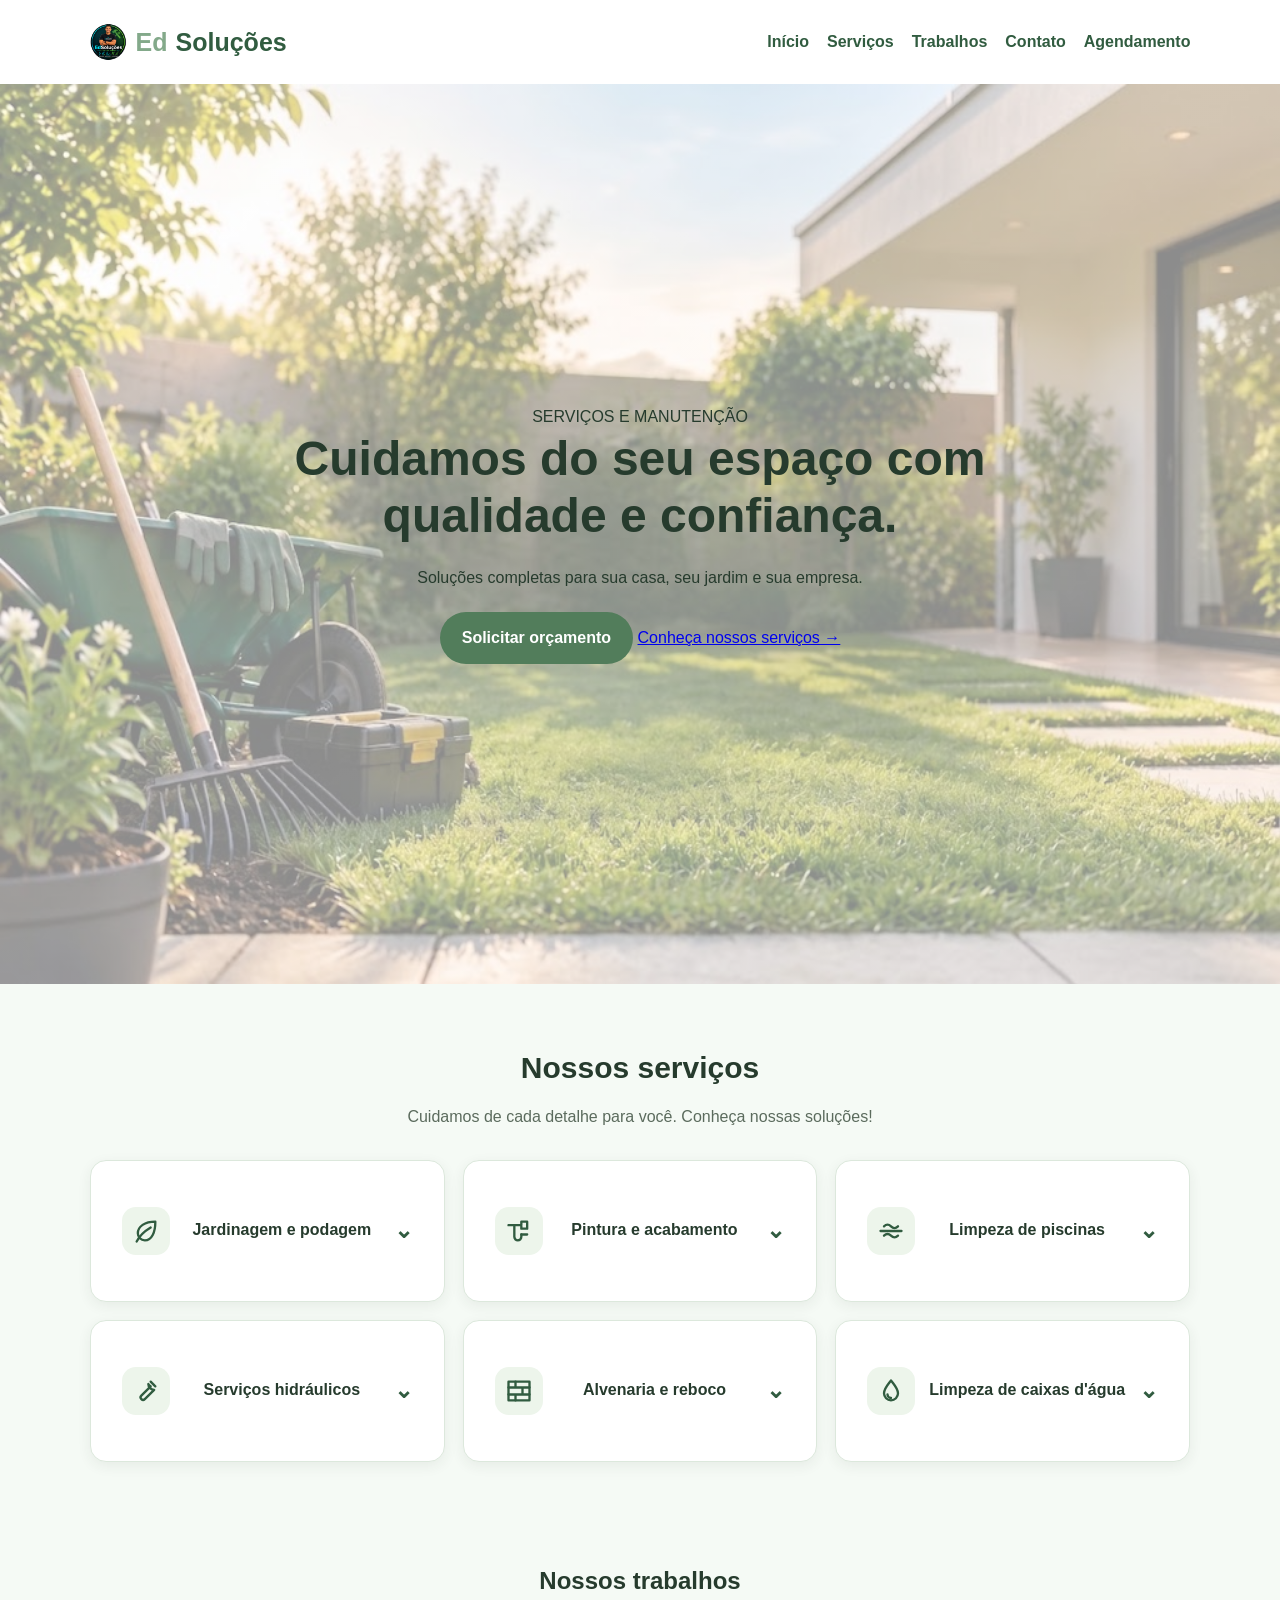
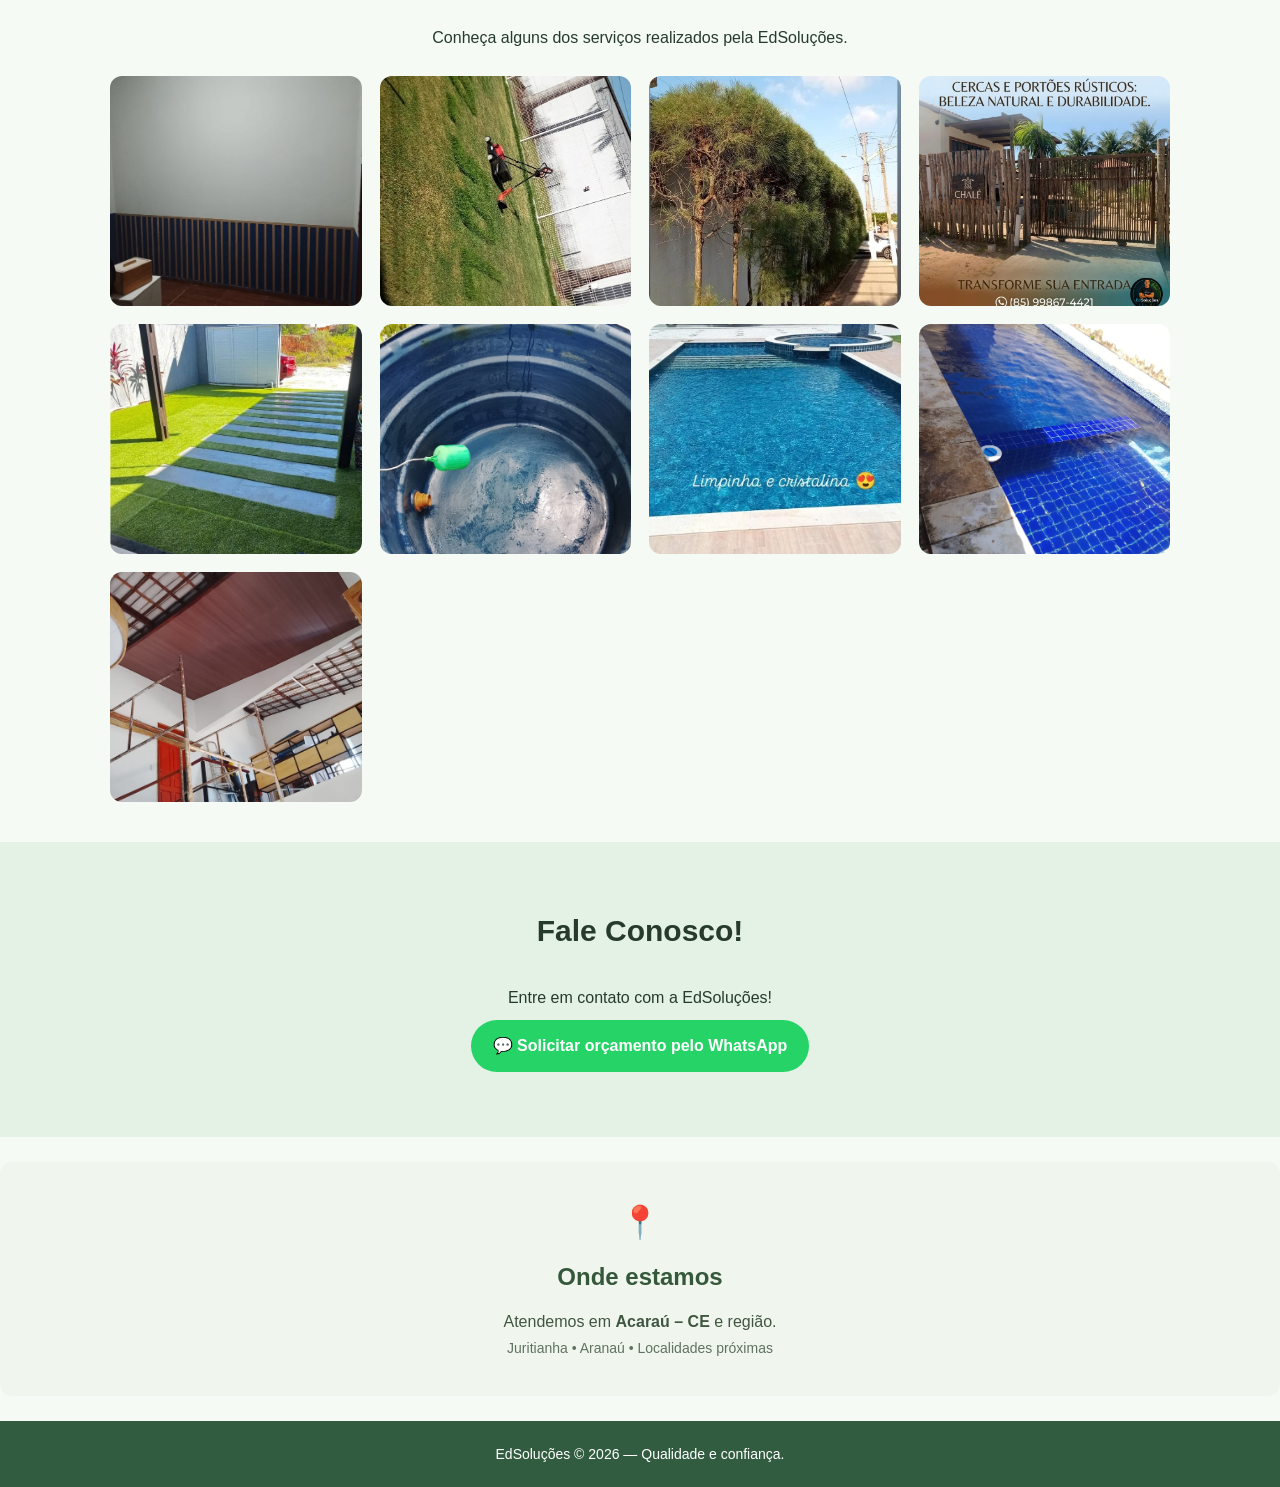
==== index.html @ c7180e1c "Update index.html" ====
<!DOCTYPE html>
<html lang="pt-BR">
<head>
  <meta name="google-site-verification" content="FRxdKWmzmGzZcyhiW6ld4pES1x4yrG5qZhzra4o8_Qo" />
  <meta charset="UTF-8">
  <meta name="viewport" content="width=device-width, initial-scale=1.0">
  <link rel="stylesheet" href="./style.css">
  <title>EdSoluções | Serviços e Manutenção</title>
</head>
<body>

  
<header class="cabecalho">
  <a href="#inicio" class="logo">
    <img src="2A752824-29EE-47F2-9668-3DF9606FAD61.png" alt="Logo EdSoluções">
    <span>Ed</span>Soluções
  </a>

  <nav class="menu">
    <a href="#inicio">Início</a>
    <a href="#servicos">Serviços</a>
    <a href="#galeria">Trabalhos</a>
    <a href="#contato">Contato</a>
    <a href="Agendamento.html">Agendamento</a>
  </nav>
</header>

<section id="inicio" class="hero">
  <div class="hero-conteudo">

    <span class="hero-etiqueta">
      SERVIÇOS E MANUTENÇÃO
    </span>

    <h1>
      Cuidamos do seu espaço
      com qualidade e confiança.
    </h1>

    <p>
      Soluções completas para sua casa,
      seu jardim e sua empresa.
    </p>

    <div class="hero-acoes">

      <a
        href="https://wa.me/5585998674421?text=Ol%C3%A1!%20Vim%20pelo%20site%20da%20EdSolu%C3%A7%C3%B5es%20e%20gostaria%20de%20um%20or%C3%A7amento."
        class="botao"
        target="_blank"
        rel="noopener noreferrer"
      >
        Solicitar orçamento
      </a>

      <a href="#servicos" class="hero-link">
        Conheça nossos serviços →
      </a>

    </div>
  </div>
</section>


  
<section id="servicos" class="servicos">
  <h2>Nossos serviços</h2>
  <p class="servicos-subtitulo">
    Cuidamos de cada detalhe para você.
    Conheça nossas soluções!
  </p>

  
<div class="servicos-lista">

  <details class="servico">
    <summary>
      <span class="servico-icone">
        <svg viewBox="0 0 24 24" aria-hidden="true">
          <path d="M20 4C11 4 5 8 5 14a6 6 0 0 0 6 6c6 0 9-7 9-16Z"/>
          <path d="M4 21c3-6 7-9 12-12"/>
        </svg>
      </span>
      <span class="servico-nome">Jardinagem e podagem</span>
      <span class="servico-seta">⌄</span>
    </summary>
    <div class="servico-descricao">
      Realizamos poda de plantas e árvores,
      corte de grama e manutenção de jardins
      para deixar seu espaço bonito e bem cuidado.
    </div>
  </details>

  <details class="servico">
    <summary>
      <span class="servico-icone">
        <svg viewBox="0 0 24 24" aria-hidden="true">
          <path d="M3 7h11V4h5v6h-5V8"/>
          <path d="M8 8v9a3 3 0 0 0 6 0v-2"/>
          <path d="M14 15h5"/>
        </svg>
      </span>
      <span class="servico-nome">Pintura e acabamento</span>
      <span class="servico-seta">⌄</span>
    </summary>
    <div class="servico-descricao">
      Serviços de pintura e acabamento para
      renovar ambientes e valorizar seu imóvel,
      com cuidado em cada detalhe.
    </div>
  </details>

  <details class="servico">
    <summary>
      <span class="servico-icone">
        <svg viewBox="0 0 24 24" aria-hidden="true">
          <path d="M3 12h18"/>
          <path d="M6 8c2-2 4-2 6 0s4 2 6 0"/>
          <path d="M6 16c2-2 4-2 6 0s4 2 6 0"/>
        </svg>
      </span>
      <span class="servico-nome">Limpeza de piscinas</span>
      <span class="servico-seta">⌄</span>
    </summary>
    <div class="servico-descricao">
      Limpeza e manutenção de piscinas para
      ajudar a manter a água e o ambiente
      limpos e agradáveis.
    </div>
  </details>

  <details class="servico">
    <summary>
      <span class="servico-icone">
        <svg viewBox="0 0 24 24" aria-hidden="true">
          <path d="M14 6a5 5 0 0 0 5 5l-8 8a2 2 0 0 1-3-3l8-8a5 5 0 0 1-2-2Z"/>
          <path d="m16 4 4 4"/>
        </svg>
      </span>
      <span class="servico-nome">Serviços hidráulicos</span>
      <span class="servico-seta">⌄</span>
    </summary>
    <div class="servico-descricao">
      Serviços hidráulicos para instalações,
      reparos e manutenção de tubulações
      e pontos de água.
    </div>
  </details>

  <details class="servico">
    <summary>
      <span class="servico-icone">
        <svg viewBox="0 0 24 24" aria-hidden="true">
          <path d="M3 4h18v16H3z"/>
          <path d="M3 9h18M3 15h18M9 4v5m6 0v6M9 15v5"/>
        </svg>
      </span>
      <span class="servico-nome">Alvenaria e reboco</span>
      <span class="servico-seta">⌄</span>
    </summary>
    <div class="servico-descricao">
      Serviços de alvenaria, reboco e reparos
      para ajudar a construir, recuperar
      e melhorar estruturas.
    </div>
  </details>

  <details class="servico">
    <summary>
      <span class="servico-icone">
        <svg viewBox="0 0 24 24" aria-hidden="true">
          <path d="M12 3C9 7 6 10 6 14a6 6 0 0 0 12 0c0-4-3-7-6-11Z"/>
          <path d="M9 15a3 3 0 0 0 3 3"/>
        </svg>
      </span>
      <span class="servico-nome">Limpeza de caixas d'água</span>
      <span class="servico-seta">⌄</span>
    </summary>
    <div class="servico-descricao">
      Limpeza de caixas-d'água para auxiliar
      na conservação do reservatório e
      nos cuidados com a água armazenada.
    </div>
  </details>

</div>

</section>



    <section id="galeria" style="padding: 40px 20px; max-width: 1100px; margin: auto;">
  <h2 style="text-align: center; margin-bottom: 25px;">Nossos trabalhos</h2>
  <p style="text-align: center; margin-bottom: 25px;">
    Conheça alguns dos serviços realizados pela EdSoluções.
  </p>
  <div style="display: grid; grid-template-columns: repeat(auto-fit, minmax(220px, 1fr)); gap: 18px;">
    <img src="020f6268-c9d6-456a-a622-3c7a67ccac12.jpeg" alt="Trabalho da EdSoluções" style="width: 100%; height: 230px; object-fit: cover; border-radius: 12px;">
    <img src="363c67cb-87cb-42e2-940c-d9240dbb740d.jpeg" alt="Trabalho da EdSoluções" style="width: 100%; height: 230px; object-fit: cover; border-radius: 12px;">
    <img src="3c79be4c-0a0b-433e-9f8b-5adf0187528b.jpeg" alt="Trabalho da EdSoluções" style="width: 100%; height: 230px; object-fit: cover; border-radius: 12px;">
    <img src="56384996-C5A8-4676-AD2C-F64148CAD73F.jpeg" alt="Trabalho da EdSoluções" style="width: 100%; height: 230px; object-fit: cover; border-radius: 12px;">
    <img src="75d91bf2-f0ef-441b-b44f-4f7d6022d7a8.jpeg" alt="Trabalho da EdSoluções" style="width: 100%; height: 230px; object-fit: cover; border-radius: 12px;">
    <img src="8cbb3c5c-0fa0-4b94-8856-013ee1348be9.jpeg" alt="Trabalho da EdSoluções" style="width: 100%; height: 230px; object-fit: cover; border-radius: 12px;">
    <img src="a0a1acea-4018-49ee-a4c7-206516c87752.jpeg" alt="Trabalho da EdSoluções" style="width: 100%; height: 230px; object-fit: cover; border-radius: 12px;">
    <img src="c56e4f21-b237-4db2-9773-1986f94c93eb.jpeg" alt="Trabalho da EdSoluções" style="width: 100%; height: 230px; object-fit: cover; border-radius: 12px;">
    <img src="fdaa908f-6a7a-4ae2-82af-af91c2f84b90.jpeg" alt="Trabalho da EdSoluções" style="width: 100%; height: 230px; object-fit: cover; border-radius: 12px;">
  </div>
</section>

<section id="contato" class="contato">
    <h2>Fale Conosco!</h2>
    <p>Entre em contato com a EdSoluções!</p>
    
    <a
      href="https://wa.me/5585998674421?text=Ol%C3%A1!%20Vim%20pelo%20site%20da%20EdSolu%C3%A7%C3%B5es%20e%20gostaria%20de%20um%20or%C3%A7amento."
      class="botao-whatsapp"
      target="_blank"
      rel="noopener noreferrer"
    >
      💬 Solicitar orçamento pelo WhatsApp
    </a>
  </section>

<section id="agendamento" style="display: none; background: #F0F6EE; padding: 35px 20px; text-align: center; border-radius: 12px; margin: 25px 0;">
  <h2>📅 Agende seu serviço</h2>
  <p>Preencha os dados abaixo para solicitar seu agendamento.</p>
  <form onsubmit="enviarAgendamento(event)" style="max-width: 450px; margin: auto;">
    <input type="text" id="nomeCliente" placeholder="Seu nome" required style="width: 100%; padding: 12px; margin: 8px 0; box-sizing: border-box;">
    <input type="tel" id="telefoneCliente" placeholder="Seu WhatsApp" required style="width: 100%; padding: 12px; margin: 8px 0; box-sizing: border-box;">
    <select id="servicoCliente" required style="width: 100%; padding: 12px; margin: 8px 0; box-sizing: border-box;">
      <option value="">Escolha o serviço</option>
      <option>Jardinagem e poda</option>
      <option>Corte de grama</option>
      <option>Pintura</option>
      <option>Limpeza de piscina</option>
      <option>Limpeza de caixa d'água</option>
      <option>Serviços hidráulicos</option>
      <option>Alvenaria e reboco</option>
      <option>Outro serviço</option>
    </select>
    <label for="dataCliente">Data desejada:</label>
    <input type="date" id="dataCliente" required style="width: 100%; padding: 12px; margin: 8px 0; box-sizing: border-box;">
    <label for="horaCliente">Horário desejado:</label>
    <input type="time" id="horaCliente" required style="width: 100%; padding: 12px; margin: 8px 0; box-sizing: border-box;">
    <textarea id="obsCliente" placeholder="Observações (opcional)" style="width: 100%; padding: 12px; margin: 8px 0; box-sizing: border-box;"></textarea>
    <button type="submit" style="background: #456B4A; color: white; padding: 14px 20px; border: none; border-radius: 8px; width: 100%; font-size: 16px;">
      📲 Enviar agendamento pelo WhatsApp
    </button>
  </form>
</section>
<section id="localizacao" style="background: #F0F6EE; padding: 35px 20px; text-align: center; border-radius: 12px; margin: 25px 0;">
  <div style="font-size: 32px; margin-bottom: 10px;">📍</div>

  <h2 style="color: #35583A; margin-bottom: 12px;">
    Onde estamos
  </h2>

  <p style="color: #405640; font-size: 16px; line-height: 1.7;">
    Atendemos em <strong>Acaraú – CE</strong> e região.
  </p>

  <p style="color: #607260; font-size: 14px; line-height: 1.8;">
    Juritianha • Aranaú • Localidades próximas
  </p>
</section>

  
  <footer>
    <p>EdSoluções © 2026 — Qualidade e confiança.</p>
  </footer>

  <script src="script.js"></script>
</body>
</html>
---- style.css ----
* {
  margin: 0;
  padding: 0;
  box-sizing: border-box;
}

html {
  scroll-behavior: smooth;
}

body {
  font-family: Arial, sans-serif;
  background: #f5faf5;
  color: #263b2d;
  line-height: 1.6;
}

.cabecalho {
  display: flex;
  justify-content: space-between;
  align-items: center;
  flex-wrap: wrap;
  gap: 15px;
  padding: 22px 7%;
  background: #ffffff;
  box-shadow: 0 2px 12px #0000000d;
}

.logo {
  display: inline-flex;
  align-items: center;
  gap: 8px;
  color: #315c40;
  font-size: 25px;
  font-weight: bold;
  text-decoration: none;
}

.logo img {
  display: block;
  width: 38px;
  height: 38px;
  object-fit: cover;
  border-radius: 50%;
  flex-shrink: 0;
}

.logo span {
  color: #83a98a;
}

.menu {
  display: flex;
  gap: 18px;
  flex-wrap: wrap;
}

.menu a {
  color: #315c40;
  text-decoration: none;
  font-weight: bold;
}

.menu a:hover {
  color: #83a98a;
}


.hero {
  text-align: center;
  padding: 85px 7%;
  min-height: 100vh;
  box-sizing: border-box;

  background-image:
    linear-gradient(rgba(255, 255, 255, 0.55), rgba(255, 255, 255, 0.55)),
    url("IMG_1154.jpeg");

  background-size: 100% 100%;
  background-position: center;
  background-repeat: no-repeat;

  display: flex;
  flex-direction: column;
  justify-content: center;
  align-items: center;
}


.destaque {
  color: #62896a;
  letter-spacing: 4px;
  font-weight: bold;
  margin-bottom: 15px;
}

.hero h1 {
  max-width: 750px;
  margin: 0 auto 20px;
  font-size: clamp(30px, 6vw, 48px);
  line-height: 1.2;
}

.hero p {
  margin-bottom: 22px;
}

.botao,
.botao-whatsapp {
  display: inline-block;
  padding: 13px 22px;
  border-radius: 30px;
  text-decoration: none;
  font-weight: bold;
  transition: 0.3s;
}

.botao {
  background: #527d5b;
  color: white;
}

.botao:hover {
  background: #315c40;
}

.servicos {
  padding: 65px 7%;
  text-align: center;
}

.servicos h2,
.contato h2 {
  font-size: 30px;
  margin-bottom: 30px;
}

.servicos-lista {
  display: grid;
  grid-template-columns: repeat(auto-fit, minmax(210px, 1fr));
  gap: 18px;
}

.servico {
  padding: 25px 15px;
  background: white;
  border: 1px solid #e0ebdf;
  border-radius: 14px;
  box-shadow: 0 5px 15px #00000008;
  font-weight: bold;
}

.contato {
  padding: 65px 7%;
  text-align: center;
  background: #e4f1e5;
}

.botao-whatsapp {
  background: #25d366;
  color: white;
  margin-top: 10px;
}

.botao-whatsapp:hover {
  background: #1eae54;
  transform: translateY(-2px);
}

footer {
  padding: 22px;
  text-align: center;
  background: #315c40;
  color: white;
  font-size: 14px;
}

@media (max-width: 480px) {
  .cabecalho {
    justify-content: center;
    text-align: center;
  }

  .menu {
    justify-content: center;
  }

  .hero {
    padding: 60px 6%;
  }
}



@media (max-width: 600px) {
  .hero {
    background-size: cover;
    background-position: center ;
    background-repeat: no-repeat;
    min-height: 350px;
    height: auto;
    padding: 20px 6%;

    display: flex;
    flex-direction: column;
    justify-content: center;
    align-items: center;
    text-align: center;
  }

  .hero .destaque {
    margin-bottom: 10px;
  }

  .hero h1 {
    margin: 0 auto 12px;
  }

  .hero p {
    margin-bottom: 14px;
  }
}



/* SERVIÇOS - CARTÕES MODERNOS */
.servicos {
  padding: 60px 20px;
}

.servicos h2 {
  text-align: center;
  margin-bottom: 12px;
}

.servicos-subtitulo {
  text-align: center;
  color: #5b6b5d;
  margin: 0 auto 30px;
  line-height: 1.6;
}

.servicos-lista {
  display: grid;
  grid-template-columns: repeat(3, minmax(0, 1fr));
  gap: 18px;
  max-width: 1100px;
  margin: 0 auto;
}

.servico {
  background: #ffffff;
  border: 1px solid #dce8dc;
  border-radius: 16px;
  overflow: hidden;
  box-shadow: 0 4px 14px rgba(38, 59, 45, 0.07);
  transition: transform 0.25s ease,
              box-shadow 0.25s ease,
              border-color 0.25s ease;
}

.servico:hover {
  transform: translateY(-5px);
  border-color: #83a98a;
  box-shadow: 0 10px 24px rgba(38, 59, 45, 0.13);
}

.servico summary {
  list-style: none;
  cursor: pointer;
  display: flex;
  align-items: center;
  gap: 12px;
  padding: 20px 16px;
  min-height: 90px;
  color: #263b2d;
  font-weight: 600;
}

.servico summary::-webkit-details-marker {
  display: none;
}


.servico-icone {
  display: flex;
  align-items: center;
  justify-content: center;
  flex-shrink: 0;
  width: 48px;
  height: 48px;
  border-radius: 14px;
  background: #edf5eb;
  color: #315c40;
  transition: transform 0.25s ease;
}

.servico-icone svg {
  display: block;
  width: 25px;
  height: 25px;
  fill: none;
  stroke: #315c40;
  stroke-width: 1.8;
  stroke-linecap: round;
  stroke-linejoin: round;
  visibility: visible;
}

.servico-nome {
  color: #263b2d;
  flex: 1;
  line-height: 1.4;
}


.servico:hover .servico-icone {
  transform: scale(1.08);
}

.servico-nome {
  flex: 1;
  line-height: 1.4;
}

.servico-seta {
  color: #315c40;
  font-size: 23px;
  transition: transform 0.25s ease;
}

.servico[open] .servico-seta {
  transform: rotate(180deg);
}

.servico-descricao {
  padding: 0 18px 20px;
  color: #526256;
  font-size: 14px;
  line-height: 1.8;
  animation: aparecer-servico 0.25s ease;
}

@keyframes aparecer-servico {
  from {
    opacity: 0;
    transform: translateY(-5px);
  }

  to {
    opacity: 1;
    transform: translateY(0);
  }
}

/* TABLETS */
@media (max-width: 800px) {
  .servicos-lista {
    grid-template-columns: repeat(2, minmax(0, 1fr));
    gap: 14px;
  }
}

/* CELULARES */
@media (max-width: 480px) {
  .servicos {
    padding: 45px 16px;
  }

  .servicos-lista {
    grid-template-columns: 1fr;
    gap: 12px;
  }

  .servico summary {
    min-height: 76px;
    padding: 14px;
  }

  .servico-descricao {
    padding: 0 16px 18px;
  }
}


/* Correção dos ícones dos serviços */
.servico-icone svg {
  display: block !important;
  width: 28px !important;
  height: 28px !important;
  fill: none !important;
  stroke: #315c40 !important;
  stroke-width: 2 !important;
  stroke-linecap: round !important;
  stroke-linejoin: round !important;
  overflow: visible;
  opacity: 1;
}
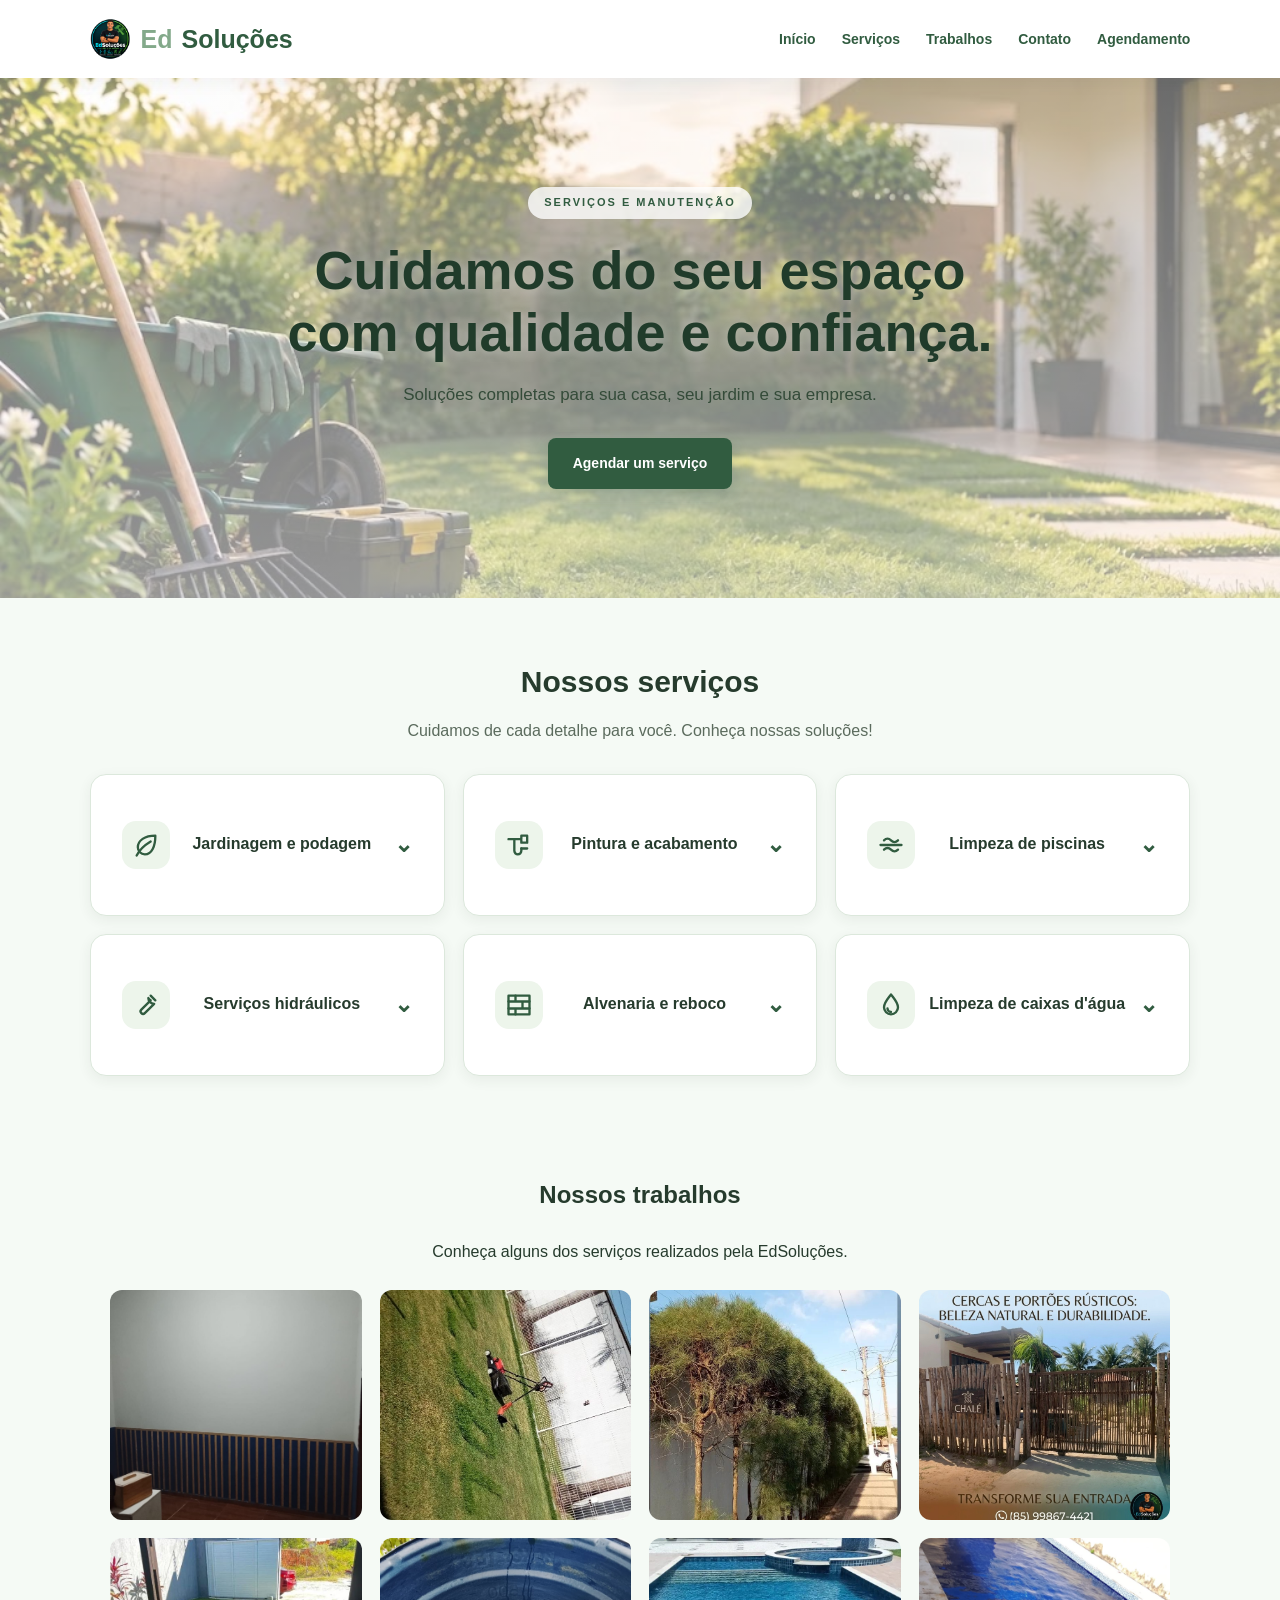
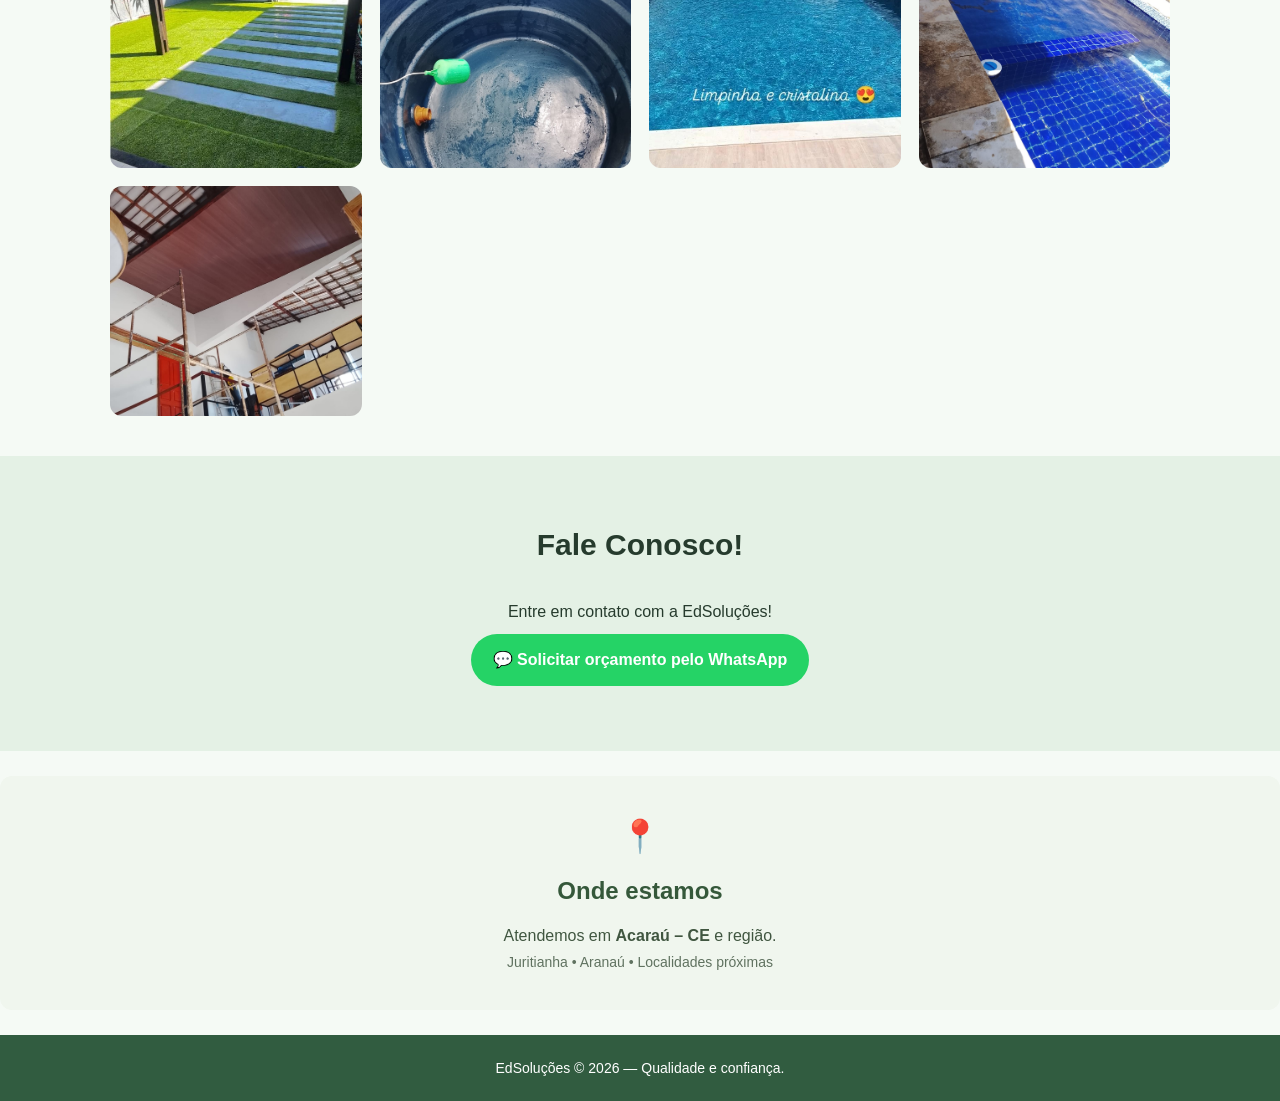
==== commit ca8ff165: "Update index.html" ====
--- a/index.html
+++ b/index.html
@@ -45,20 +45,11 @@
 
     <div class="hero-acoes">
 
-      <a
-        href="https://wa.me/5585998674421?text=Ol%C3%A1!%20Vim%20pelo%20site%20da%20EdSolu%C3%A7%C3%B5es%20e%20gostaria%20de%20um%20or%C3%A7amento."
-        class="botao"
-        target="_blank"
-        rel="noopener noreferrer"
-      >
-        Solicitar orçamento
-      </a>
-
-      <a href="#servicos" class="hero-link">
-        Conheça nossos serviços →
-      </a>
-
-    </div>
+      <div class="hero-acoes">
+  <a href="Agendamento.html" class="botao">
+    Agendar um serviço
+  </a>
+</div>
   </div>
 </section>
 
--- a/style.css
+++ b/style.css
@@ -16,34 +16,35 @@
   line-height: 1.6;
 }
 
+/* CABEÇALHO MODERNO */
 .cabecalho {
   display: flex;
   justify-content: space-between;
   align-items: center;
-  flex-wrap: wrap;
-  gap: 15px;
-  padding: 22px 7%;
+  gap: 24px;
+  padding: 18px 7%;
   background: #ffffff;
-  box-shadow: 0 2px 12px #0000000d;
+  box-shadow: 0 3px 18px rgba(38, 59, 45, 0.06);
+  position: relative;
+  z-index: 10;
 }
 
 .logo {
   display: inline-flex;
   align-items: center;
-  gap: 8px;
+  gap: 9px;
   color: #315c40;
   font-size: 25px;
-  font-weight: bold;
+  font-weight: 700;
   text-decoration: none;
+  white-space: nowrap;
 }
 
 .logo img {
-  display: block;
-  width: 38px;
-  height: 38px;
+  width: 42px;
+  height: 42px;
   object-fit: cover;
   border-radius: 50%;
-  flex-shrink: 0;
 }
 
 .logo span {
@@ -52,39 +53,35 @@
 
 .menu {
   display: flex;
-  gap: 18px;
-  flex-wrap: wrap;
+  align-items: center;
+  gap: 26px;
 }
 
 .menu a {
   color: #315c40;
   text-decoration: none;
-  font-weight: bold;
+  font-size: 14px;
+  font-weight: 600;
+  transition: color 0.25s ease;
 }
 
 .menu a:hover {
   color: #83a98a;
 }
 
-
 .hero {
-  text-align: center;
-  padding: 85px 7%;
-  min-height: 100vh;
-  box-sizing: border-box;
-
+  min-height: 520px;
+  padding: 90px 7%;
   background-image:
-    linear-gradient(rgba(255, 255, 255, 0.55), rgba(255, 255, 255, 0.55)),
+    linear-gradient(rgba(255, 255, 255, 0.42), rgba(255, 255, 255, 0.58)),
     url("IMG_1154.jpeg");
-
-  background-size: 100% 100%;
+  background-size: cover;
   background-position: center;
   background-repeat: no-repeat;
-
-  display: flex;
-  flex-direction: column;
+  display: flex;
   justify-content: center;
   align-items: center;
+  text-align: center;
 }
 
 
@@ -95,15 +92,72 @@
   margin-bottom: 15px;
 }
 
+.hero-conteudo {
+  max-width: 780px;
+  margin: 0 auto;
+}
+
+.hero-etiqueta {
+  display: inline-block;
+  color: #315c40;
+  background: rgba(255, 255, 255, 0.8);
+  padding: 7px 16px;
+  border-radius: 30px;
+  font-size: 11px;
+  font-weight: 700;
+  letter-spacing: 2px;
+  margin-bottom: 20px;
+}
+
 .hero h1 {
   max-width: 750px;
-  margin: 0 auto 20px;
-  font-size: clamp(30px, 6vw, 48px);
-  line-height: 1.2;
+  margin: 0 auto 18px;
+  color: #203b2a;
+  font-size: clamp(32px, 6vw, 54px);
+  line-height: 1.15;
+  font-weight: 700;
+  text-shadow: 0 2px 12px rgba(255, 255, 255, 0.35);
 }
 
 .hero p {
-  margin-bottom: 22px;
+  max-width: 620px;
+  margin: 0 auto 28px;
+  color: #344b39;
+  font-size: 17px;
+  line-height: 1.7;
+}
+
+.hero-acoes {
+  display: flex;
+  justify-content: center;
+  align-items: center;
+  flex-wrap: wrap;
+  gap: 16px;
+}
+
+.hero .botao {
+  padding: 14px 25px;
+  background: #315c40;
+  color: #ffffff;
+  border-radius: 8px;
+  font-size: 14px;
+  box-shadow: 0 6px 18px rgba(49, 92, 64, 0.2);
+}
+
+.hero .botao:hover {
+  background: #244630;
+  transform: translateY(-2px);
+}
+
+.hero-link {
+  color: #315c40;
+  font-size: 14px;
+  font-weight: 700;
+  text-decoration: none;
+}
+
+.hero-link:hover {
+  color: #83a98a;
 }
 
 .botao,
@@ -177,14 +231,27 @@
 }
 
 @media (max-width: 480px) {
-  .cabecalho {
-    justify-content: center;
-    text-align: center;
-  }
-
-  .menu {
-    justify-content: center;
-  }
+.cabecalho {
+  flex-direction: column;
+  justify-content: center;
+  align-items: center;
+  text-align: center;
+  padding: 16px 5%;
+  gap: 14px;
+}
+
+.menu {
+  width: 100%;
+  display: flex;
+  justify-content: center;
+  align-items: center;
+  flex-wrap: wrap;
+  gap: 10px 16px;
+}
+
+.menu a {
+  font-size: 13px;
+}
 
   .hero {
     padding: 60px 6%;
@@ -195,30 +262,39 @@
 
 @media (max-width: 600px) {
   .hero {
-    background-size: cover;
-    background-position: center ;
-    background-repeat: no-repeat;
-    min-height: 350px;
+    min-height: 430px;
     height: auto;
-    padding: 20px 6%;
-
-    display: flex;
+    padding: 65px 6%;
+  }
+
+  .hero-etiqueta {
+    font-size: 10px;
+    margin-bottom: 16px;
+  }
+
+  .hero h1 {
+    font-size: clamp(29px, 8vw, 40px);
+    margin-bottom: 14px;
+  }
+
+  .hero p {
+    font-size: 15px;
+    margin-bottom: 22px;
+  }
+
+  .hero-acoes {
     flex-direction: column;
-    justify-content: center;
-    align-items: center;
+    gap: 13px;
+  }
+
+  .hero .botao {
+    width: 100%;
+    max-width: 280px;
     text-align: center;
   }
 
-  .hero .destaque {
-    margin-bottom: 10px;
-  }
-
-  .hero h1 {
-    margin: 0 auto 12px;
-  }
-
-  .hero p {
-    margin-bottom: 14px;
+  .hero-link {
+    padding: 8px;
   }
 }
 
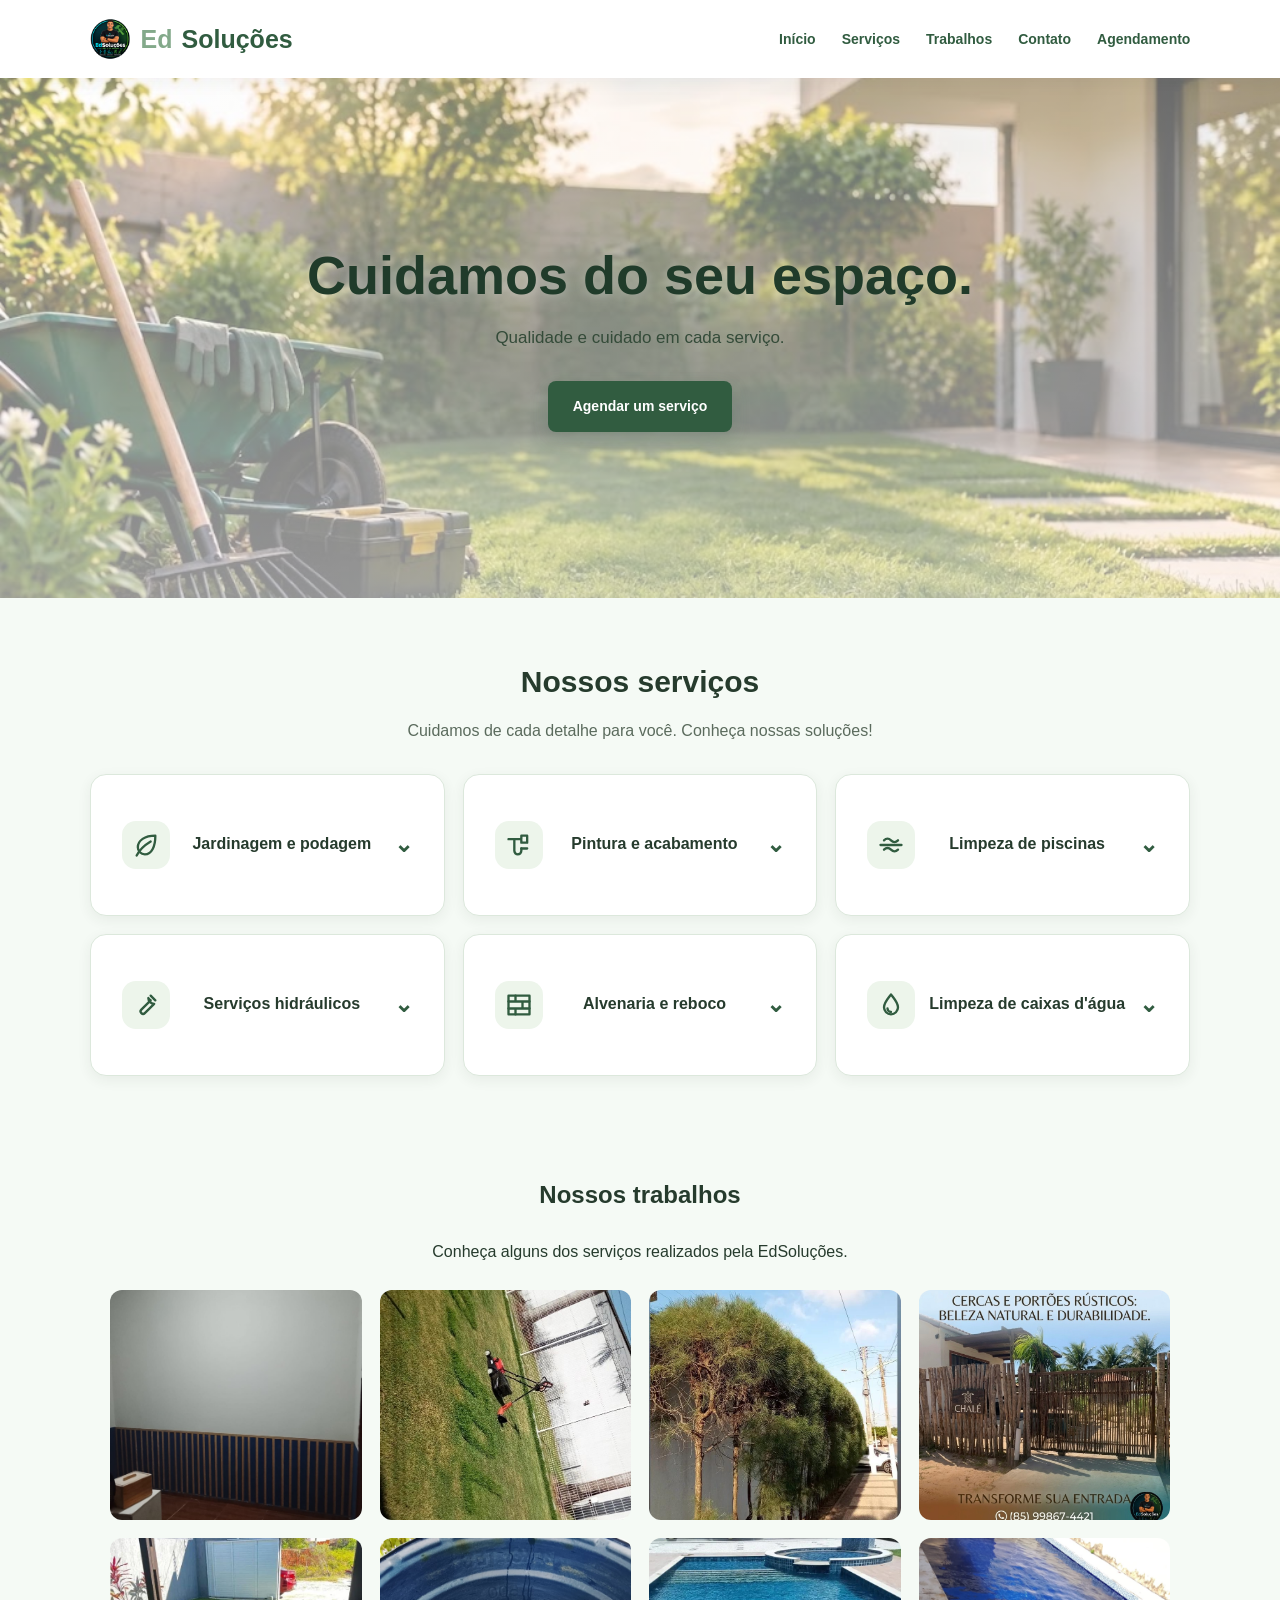
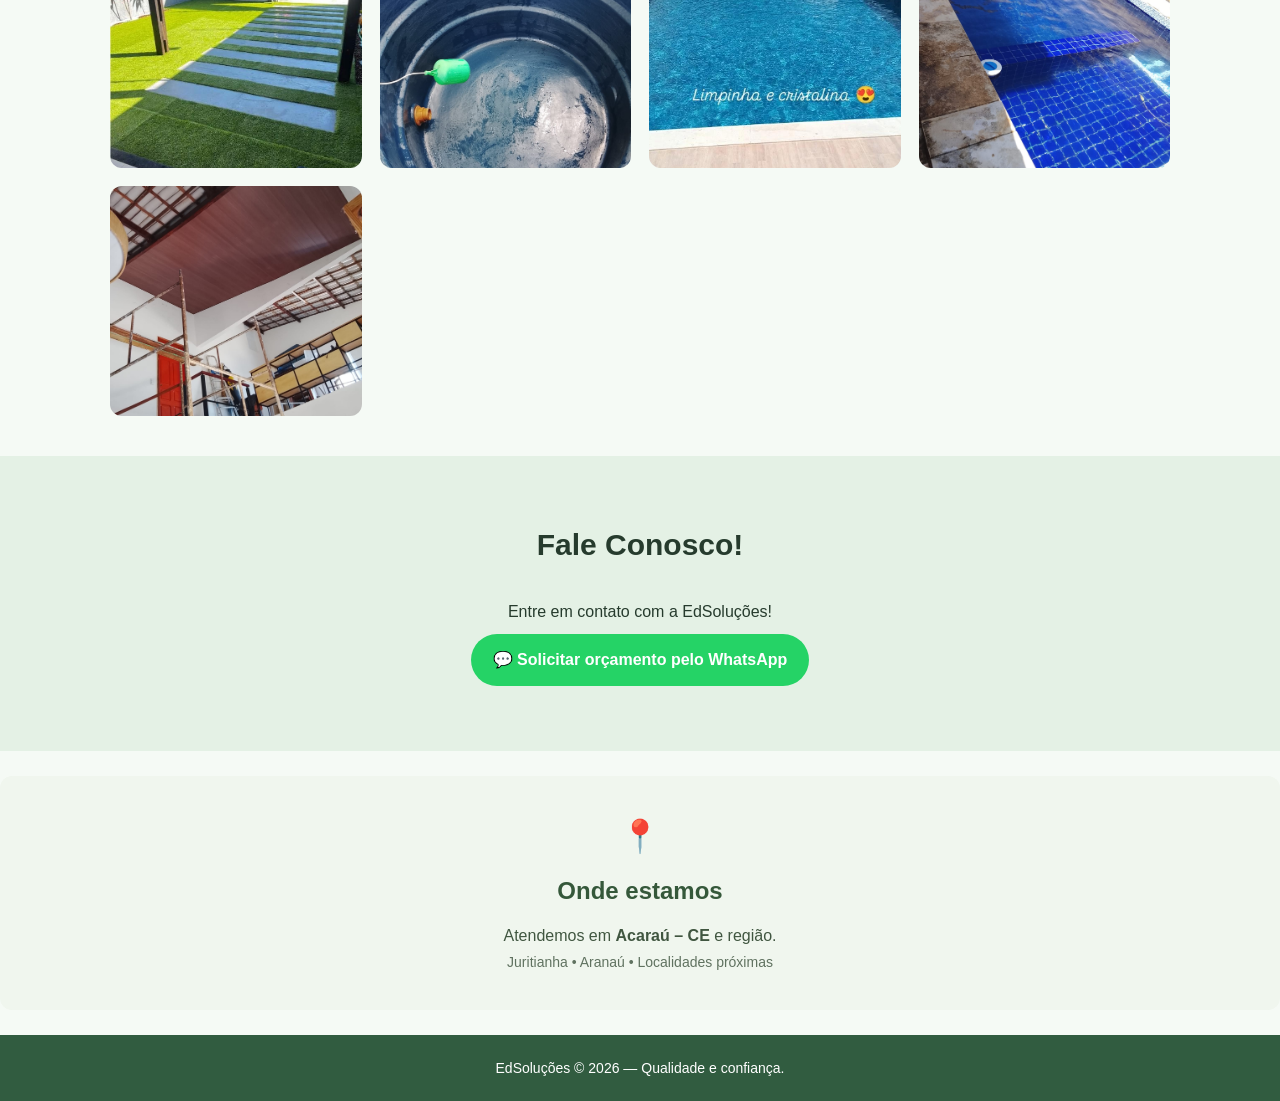
==== commit 3957abd2: "Update index.html" ====
--- a/index.html
+++ b/index.html
@@ -29,19 +29,8 @@
 <section id="inicio" class="hero">
   <div class="hero-conteudo">
 
-    <span class="hero-etiqueta">
-      SERVIÇOS E MANUTENÇÃO
-    </span>
-
-    <h1>
-      Cuidamos do seu espaço
-      com qualidade e confiança.
-    </h1>
-
-    <p>
-      Soluções completas para sua casa,
-      seu jardim e sua empresa.
-    </p>
+    <h1>Cuidamos do seu espaço.</h1>
+<p>Qualidade e cuidado em cada serviço.</p>
 
     <div class="hero-acoes">
 
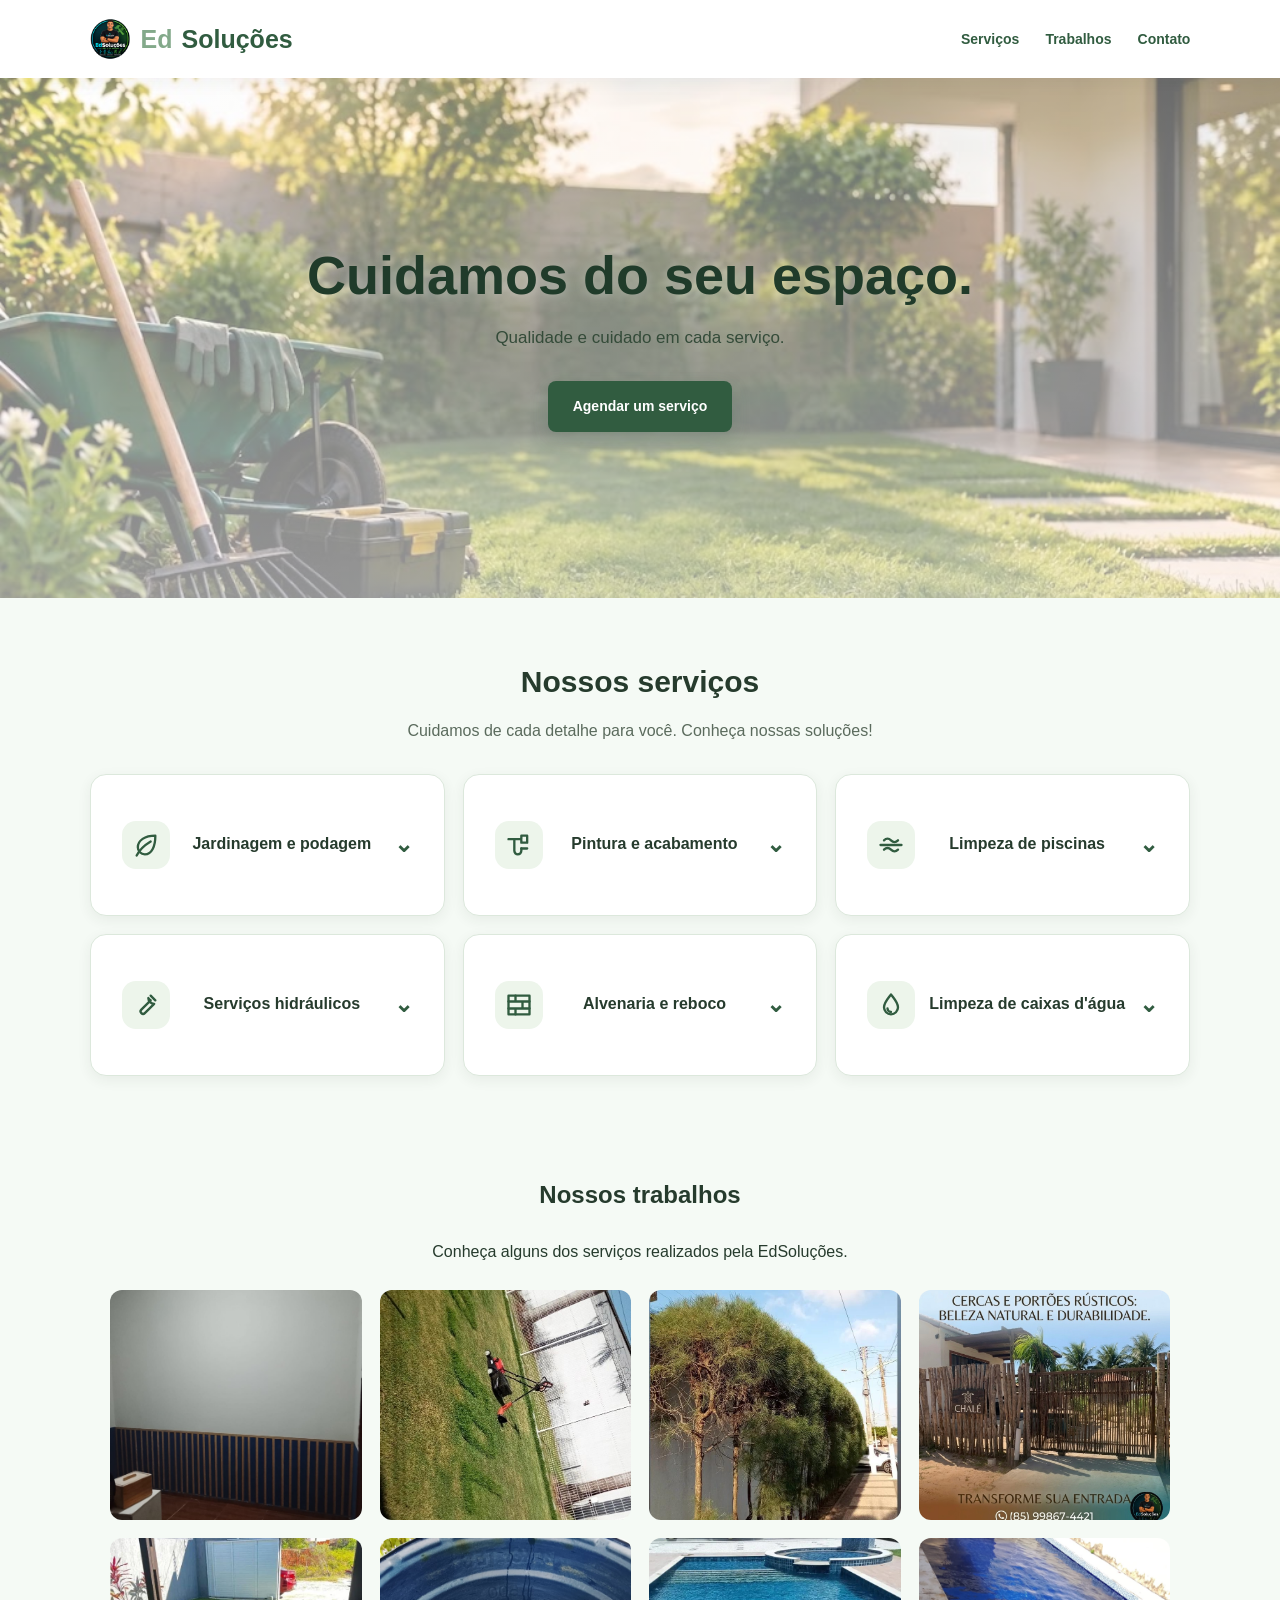
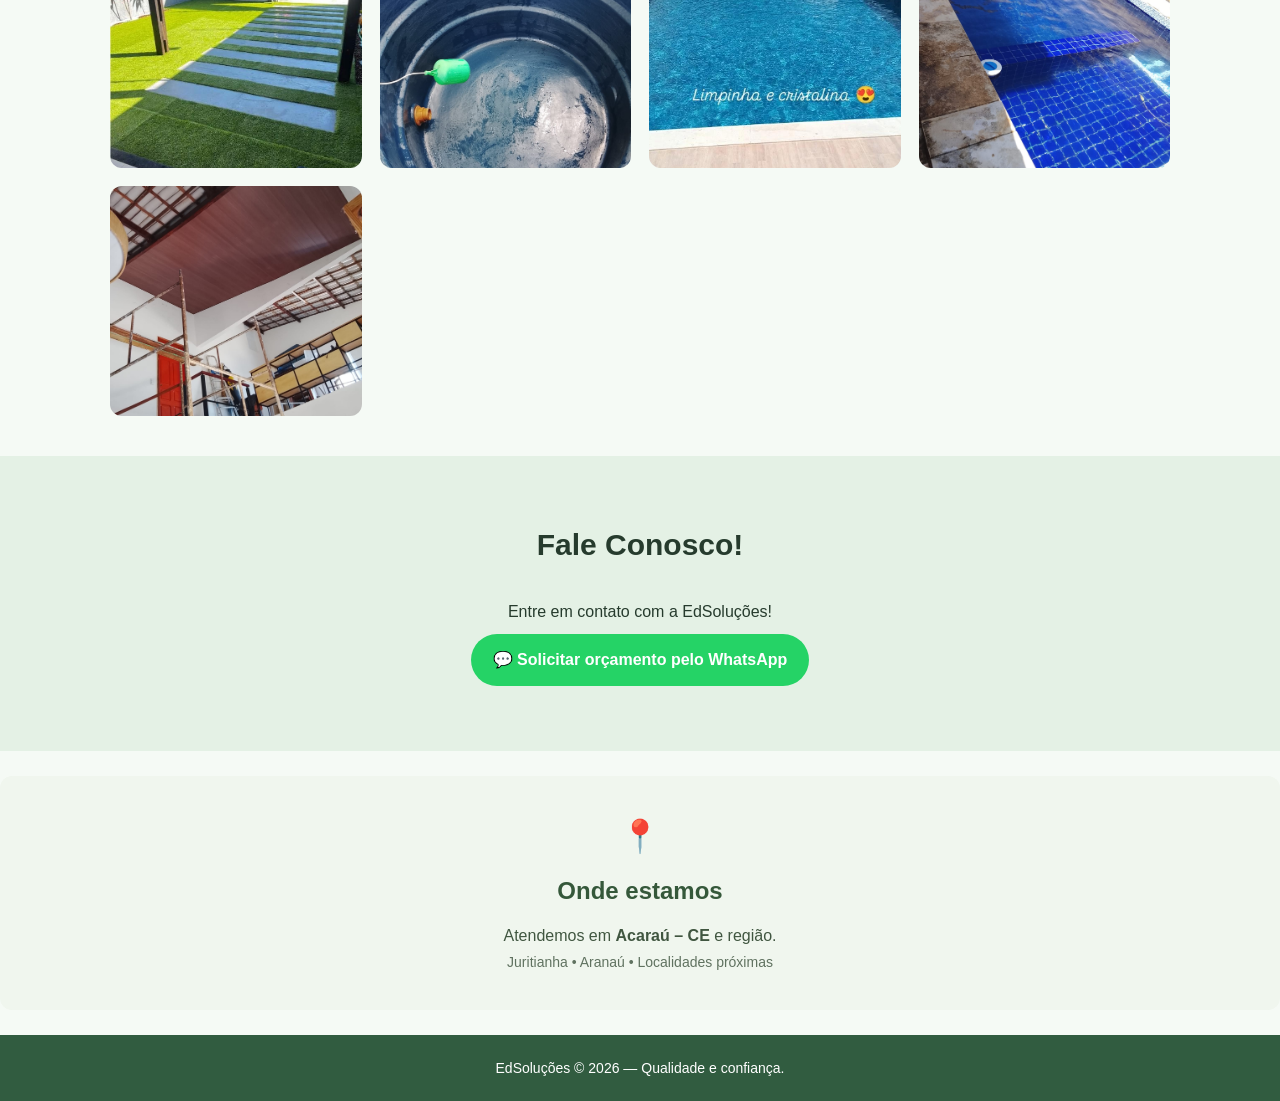
==== commit bf7dd2fa: "Update index.html" ====
--- a/index.html
+++ b/index.html
@@ -18,11 +18,9 @@
   </a>
 
   <nav class="menu">
-    <a href="#inicio">Início</a>
     <a href="#servicos">Serviços</a>
     <a href="#galeria">Trabalhos</a>
     <a href="#contato">Contato</a>
-    <a href="Agendamento.html">Agendamento</a>
   </nav>
 </header>
 
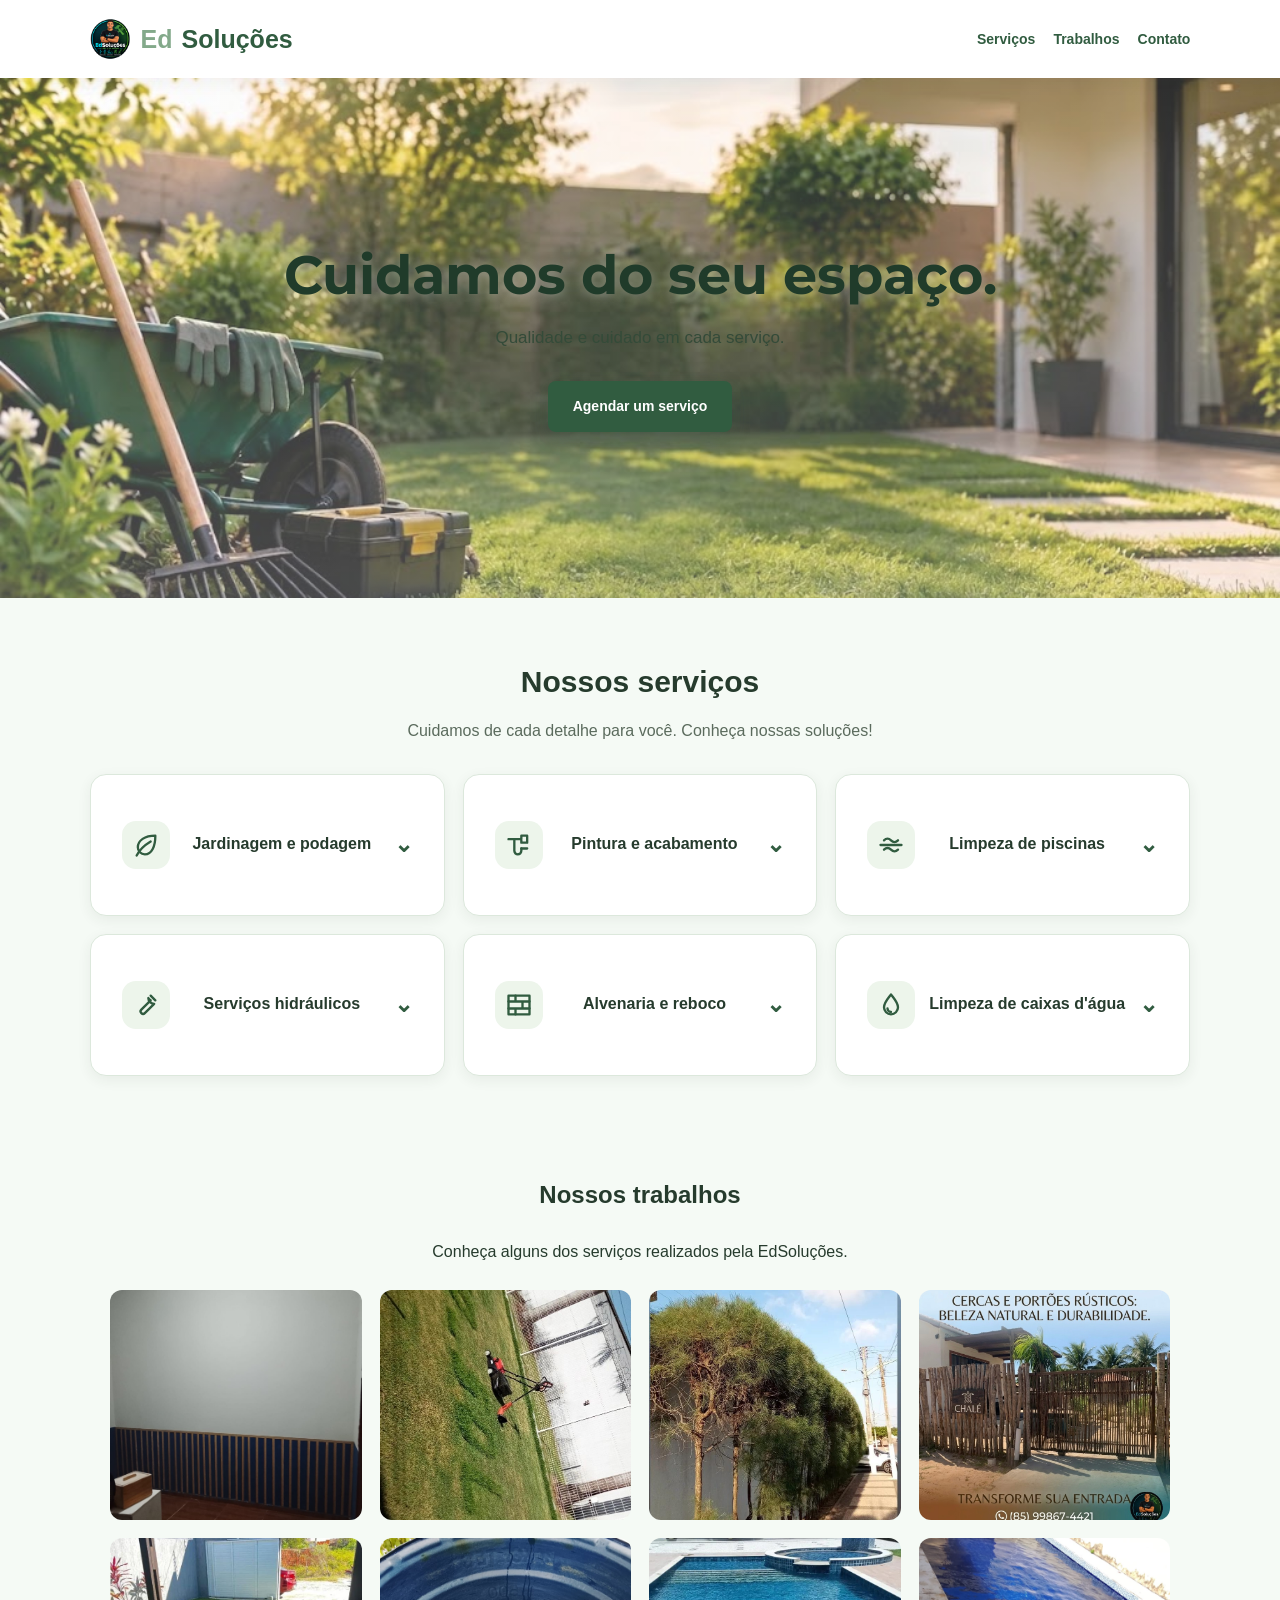
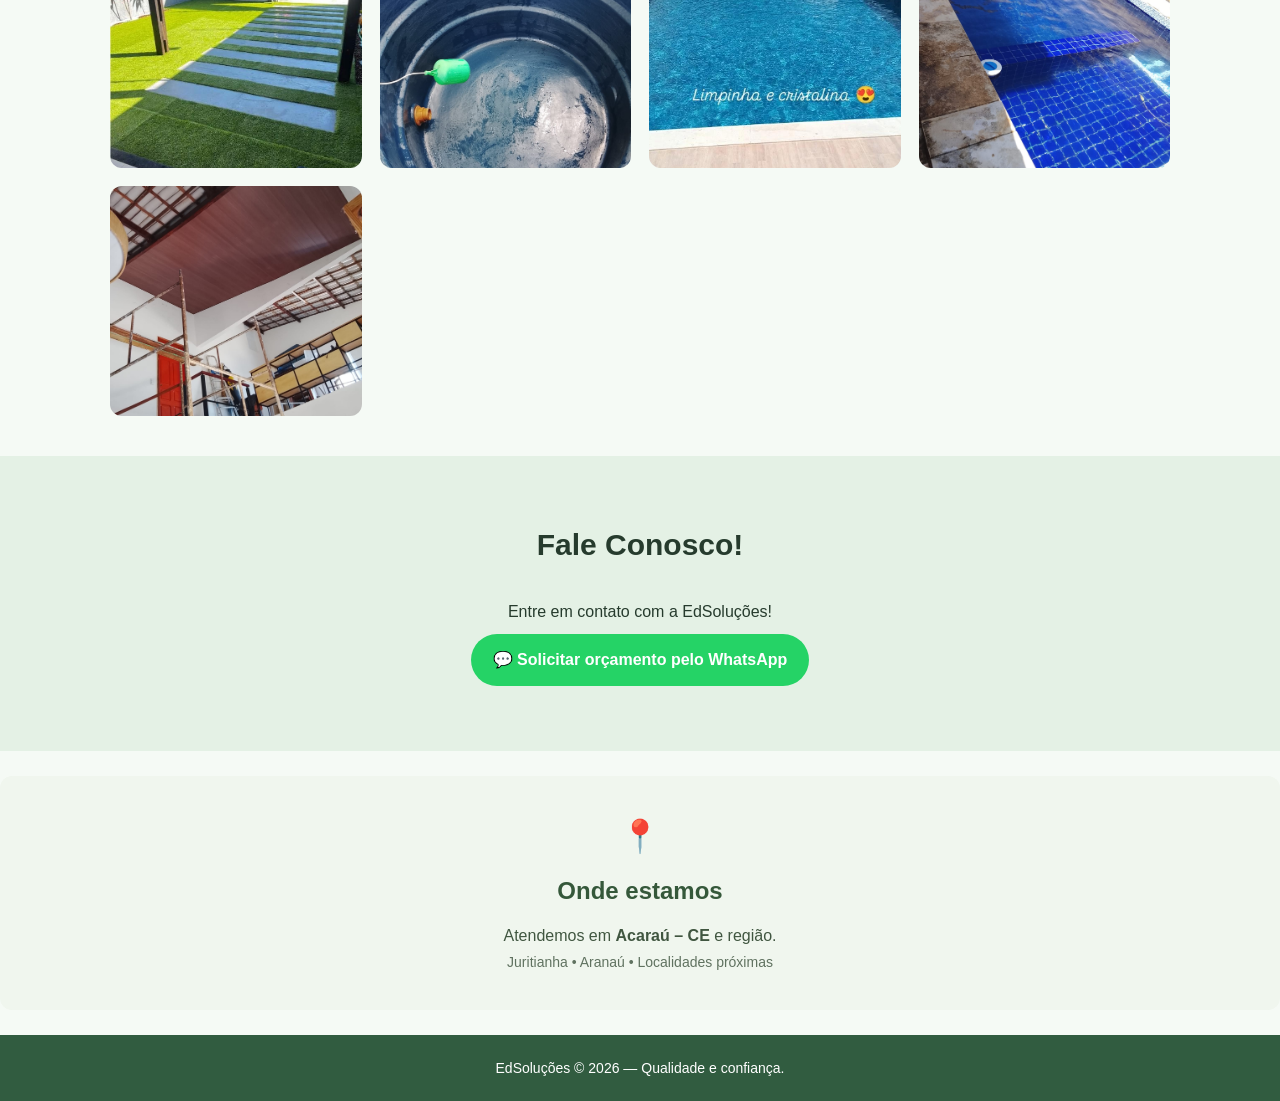
==== commit 42154912: "Update index.html" ====
--- a/index.html
+++ b/index.html
@@ -8,6 +8,9 @@
   <link rel="stylesheet" href="./style.css">
   <title>EdSoluções | Serviços e Manutenção</title>
 </head>
+  <link rel="preconnect" href="https://fonts.googleapis.com">
+<link rel="preconnect" href="https://fonts.gstatic.com" crossorigin>
+<link href="https://fonts.googleapis.com/css2?family=Montserrat:wght@400;500;600;700;800&display=swap" rel="stylesheet">
 <body>
 
   
--- a/style.css
+++ b/style.css
@@ -54,7 +54,7 @@
 .menu {
   display: flex;
   align-items: center;
-  gap: 26px;
+  gap: 18px;
 }
 
 .menu a {
@@ -73,7 +73,7 @@
   min-height: 520px;
   padding: 90px 7%;
   background-image:
-    linear-gradient(rgba(255, 255, 255, 0.42), rgba(255, 255, 255, 0.58)),
+    linear-gradient(rgba(255, 255, 255, 0.18), rgba(255, 255, 255, 0.28)),
     url("IMG_1154.jpeg");
   background-size: cover;
   background-position: center;
@@ -110,6 +110,7 @@
 }
 
 .hero h1 {
+  font-family: 'Montserrat', sans-serif;
   max-width: 750px;
   margin: 0 auto 18px;
   color: #203b2a;
@@ -230,34 +231,43 @@
   font-size: 14px;
 }
 
+
 @media (max-width: 480px) {
-.cabecalho {
-  flex-direction: column;
-  justify-content: center;
-  align-items: center;
-  text-align: center;
-  padding: 16px 5%;
-  gap: 14px;
-}
-
-.menu {
-  width: 100%;
-  display: flex;
-  justify-content: center;
-  align-items: center;
-  flex-wrap: wrap;
-  gap: 10px 16px;
-}
-
-.menu a {
-  font-size: 13px;
-}
+  .cabecalho {
+    flex-direction: row;
+    justify-content: space-between;
+    align-items: center;
+    flex-wrap: nowrap;
+    padding: 14px 4%;
+    gap: 8px;
+  }
+
+  .logo {
+    font-size: 19px;
+    gap: 5px;
+  }
+
+  .logo img {
+    width: 32px;
+    height: 32px;
+  }
+
+  .menu {
+    width: auto;
+    flex-wrap: nowrap;
+    justify-content: flex-end;
+    gap: 10px;
+  }
+
+  .menu a {
+    font-size: 11px;
+    white-space: nowrap;
+  }
 
   .hero {
     padding: 60px 6%;
   }
 }
-
 
 
 @media (max-width: 600px) {
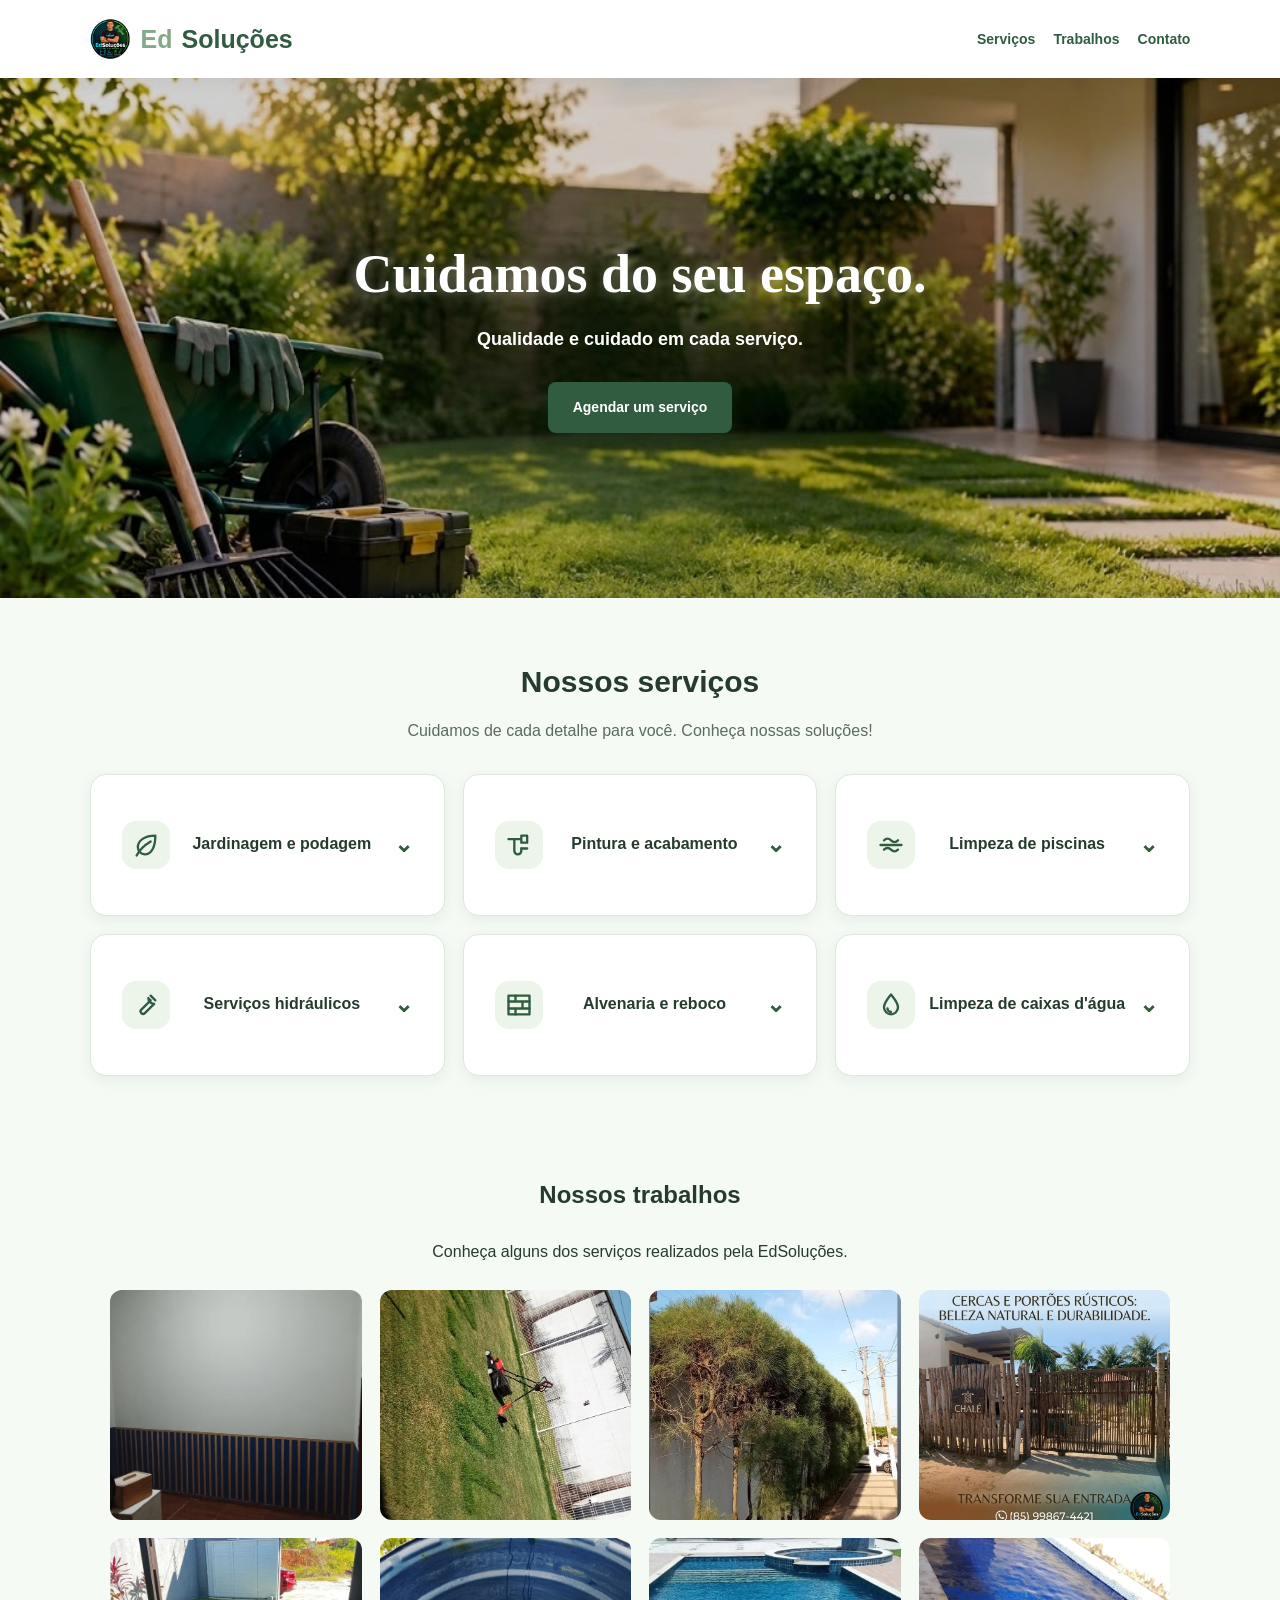
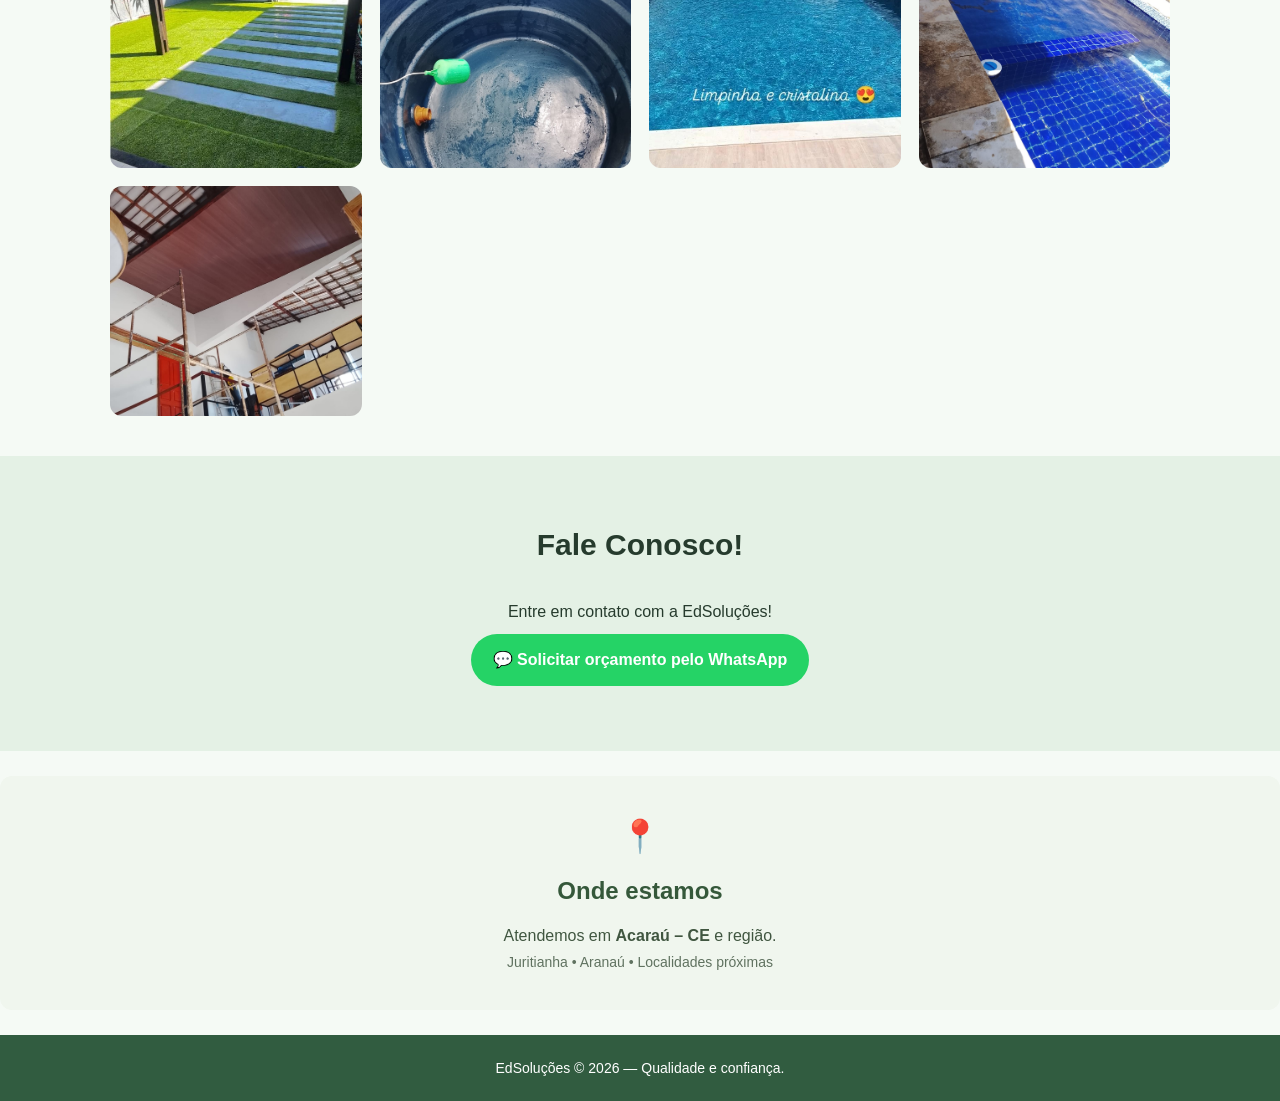
==== commit e132020a: "Update index.html" ====
--- a/index.html
+++ b/index.html
@@ -10,7 +10,7 @@
 </head>
   <link rel="preconnect" href="https://fonts.googleapis.com">
 <link rel="preconnect" href="https://fonts.gstatic.com" crossorigin>
-<link href="https://fonts.googleapis.com/css2?family=Montserrat:wght@400;500;600;700;800&display=swap" rel="stylesheet">
+<link href="https://fonts.googleapis.com/css2?family=DM+Serif+Display&family=Montserrat:wght@400;500;600&display=swap" rel="stylesheet">
 <body>
 
   
@@ -31,15 +31,15 @@
   <div class="hero-conteudo">
 
     <h1>Cuidamos do seu espaço.</h1>
-<p>Qualidade e cuidado em cada serviço.</p>
+
+    <p>Qualidade e cuidado em cada serviço.</p>
 
     <div class="hero-acoes">
-
-      <div class="hero-acoes">
-  <a href="Agendamento.html" class="botao">
-    Agendar um serviço
-  </a>
-</div>
+      <a href="Agendamento.html" class="botao">
+        Agendar um serviço
+      </a>
+    </div>
+
   </div>
 </section>
 
--- a/style.css
+++ b/style.css
@@ -73,7 +73,7 @@
   min-height: 520px;
   padding: 90px 7%;
   background-image:
-    linear-gradient(rgba(255, 255, 255, 0.18), rgba(255, 255, 255, 0.28)),
+    linear-gradient(rgba(0, 0, 0, 0.18), rgba(0, 0, 0, 0.18)),
     url("IMG_1154.jpeg");
   background-size: cover;
   background-position: center;
@@ -110,10 +110,12 @@
 }
 
 .hero h1 {
-  font-family: 'Montserrat', sans-serif;
+  font-family: 'DM Serif Display', serif;
+font-weight: 400;
   max-width: 750px;
   margin: 0 auto 18px;
-  color: #203b2a;
+  color: #FFFFFF;
+  text-shadow: 0 2px 8px rgba(0, 0, 0, 0.35);
   font-size: clamp(32px, 6vw, 54px);
   line-height: 1.15;
   font-weight: 700;
@@ -123,9 +125,12 @@
 .hero p {
   max-width: 620px;
   margin: 0 auto 28px;
-  color: #344b39;
-  font-size: 17px;
+  color: #FFFFFF;
+font-size: 18px;
+font-weight: 600;
+text-shadow: none ;
   line-height: 1.7;
+  opacity: 1;
 }
 
 .hero-acoes {
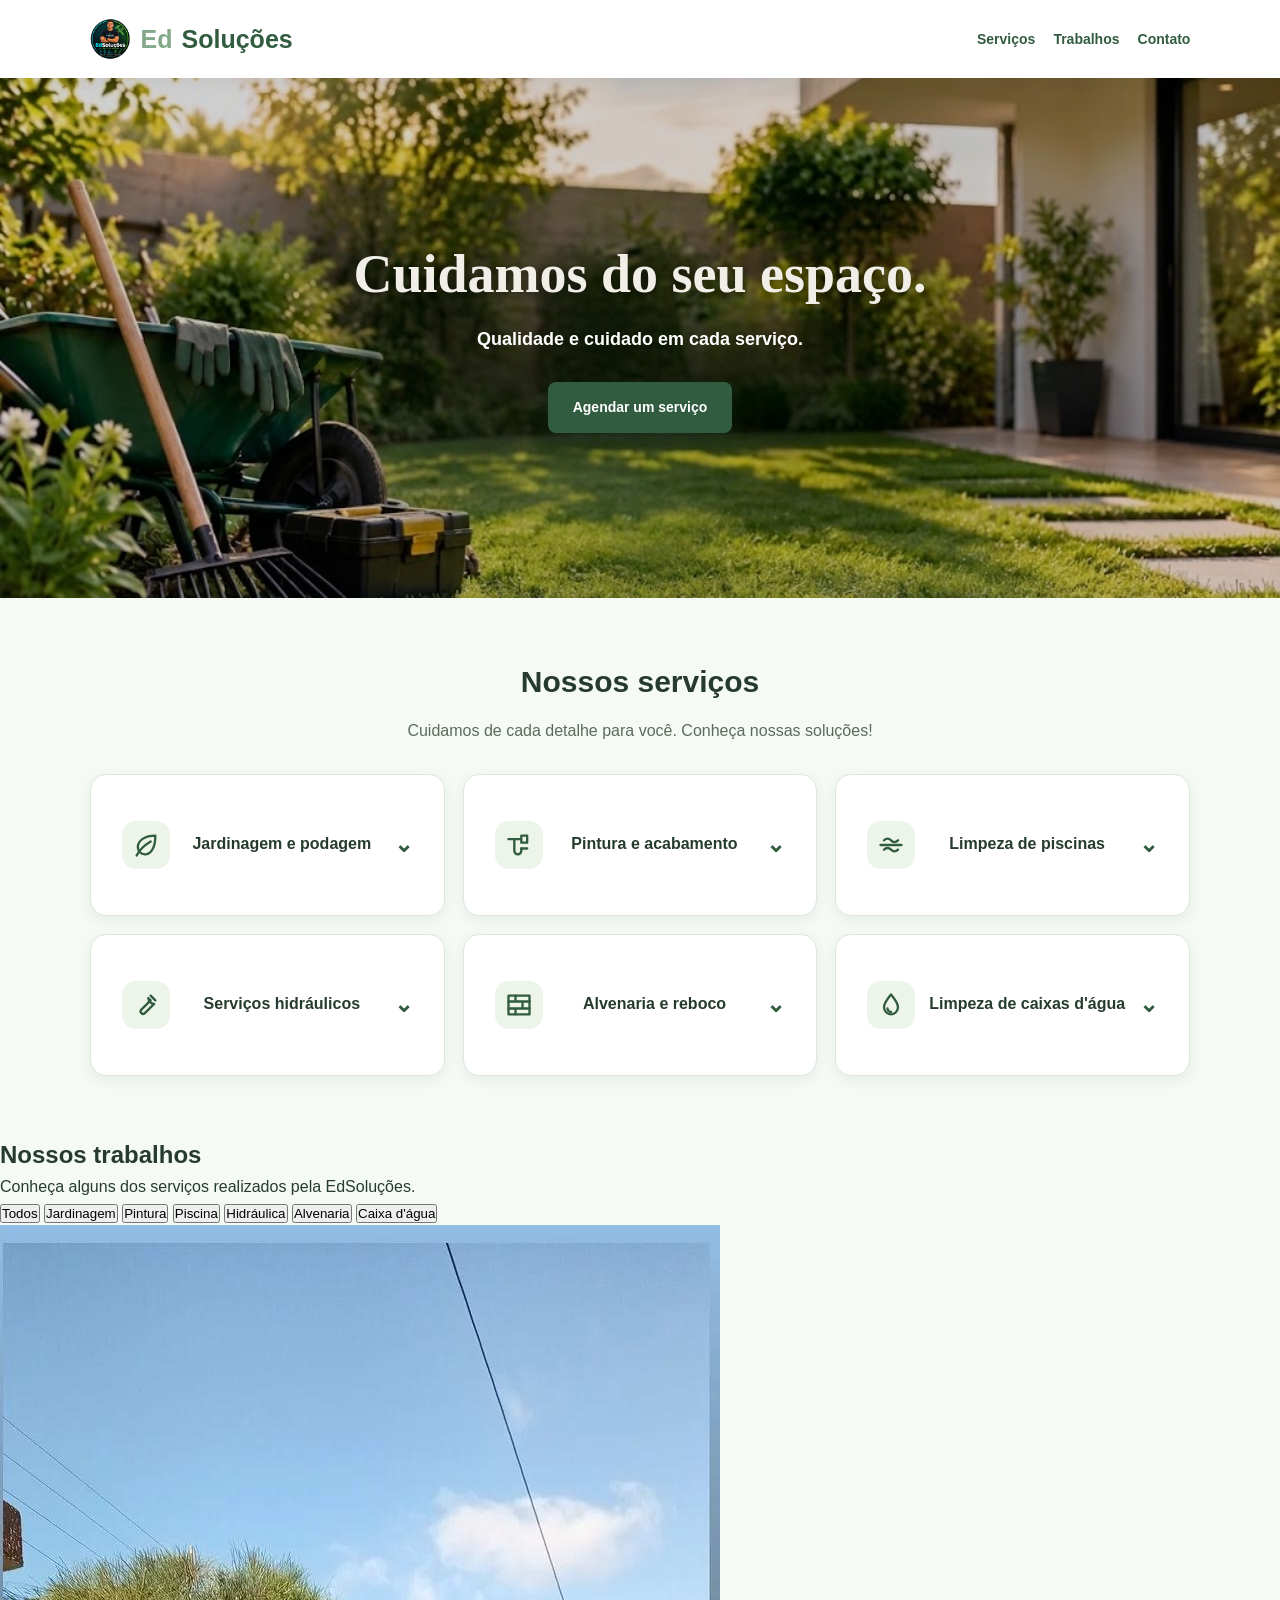
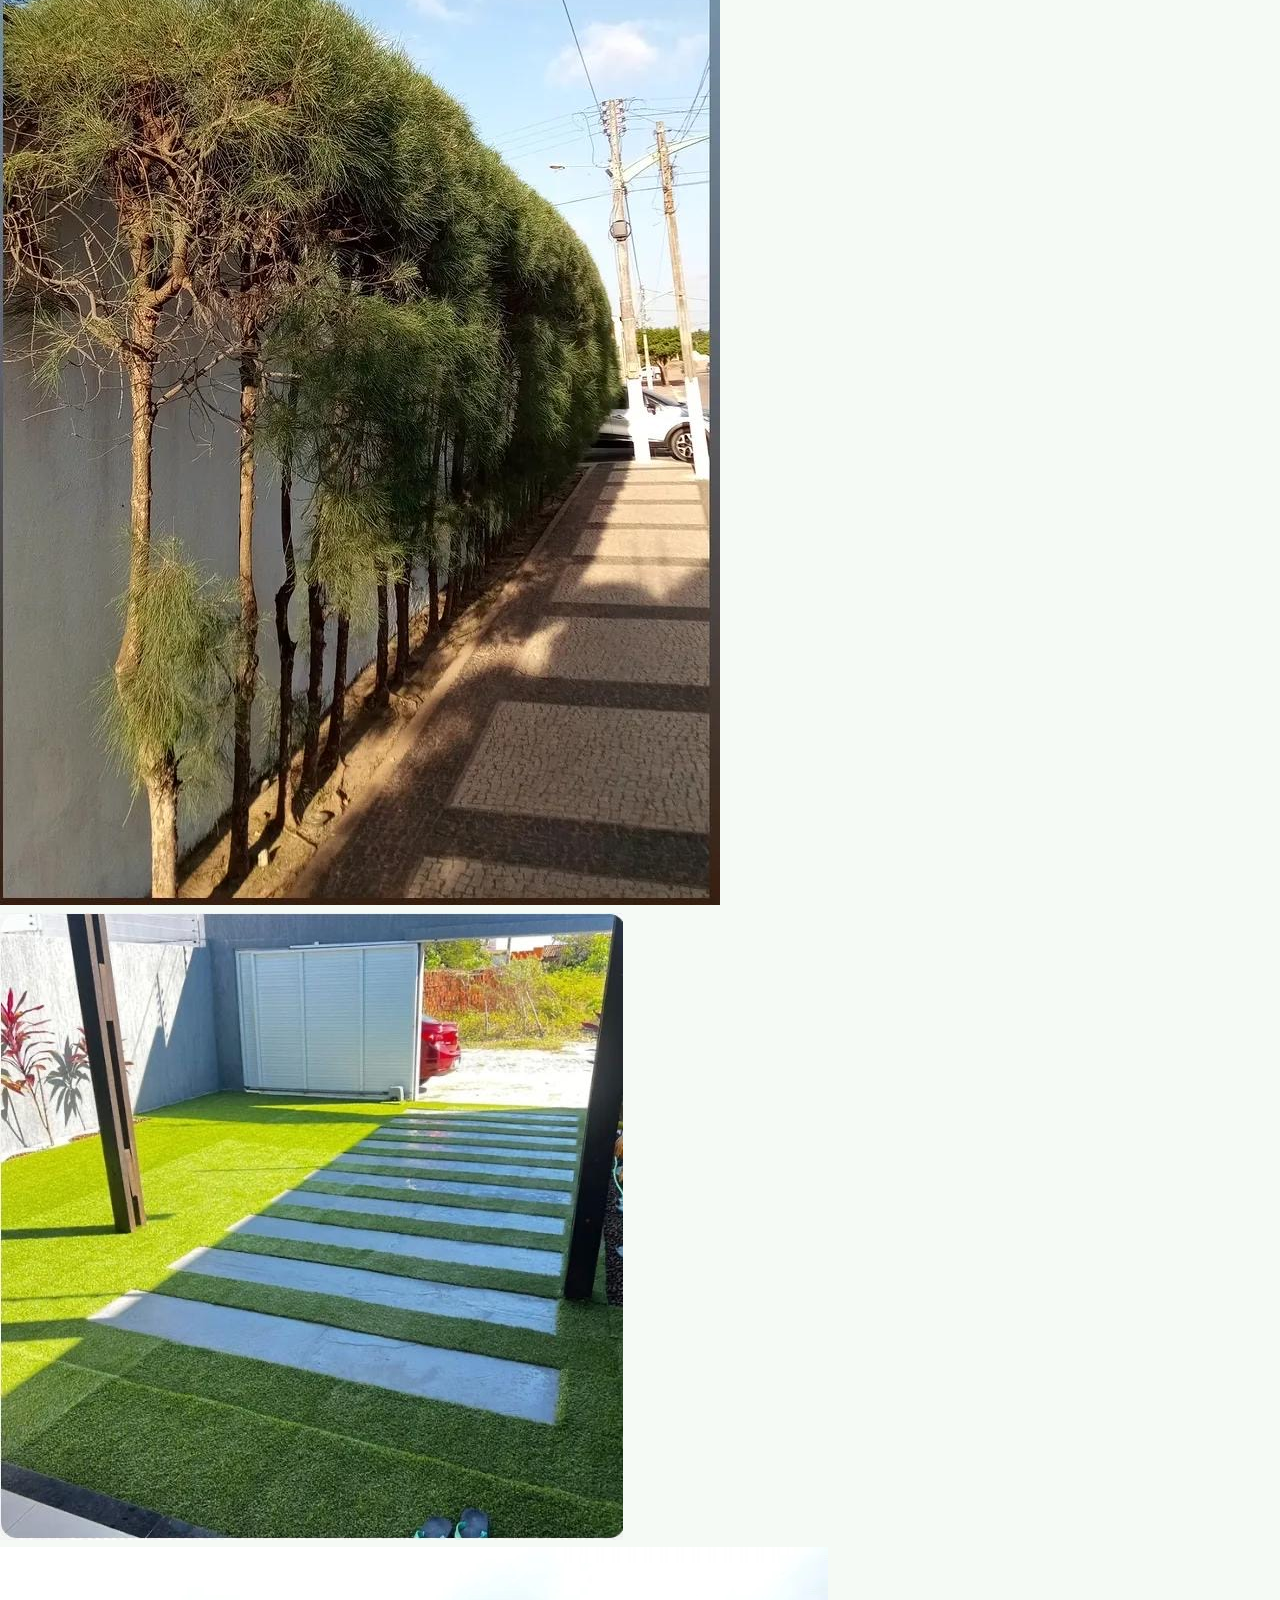
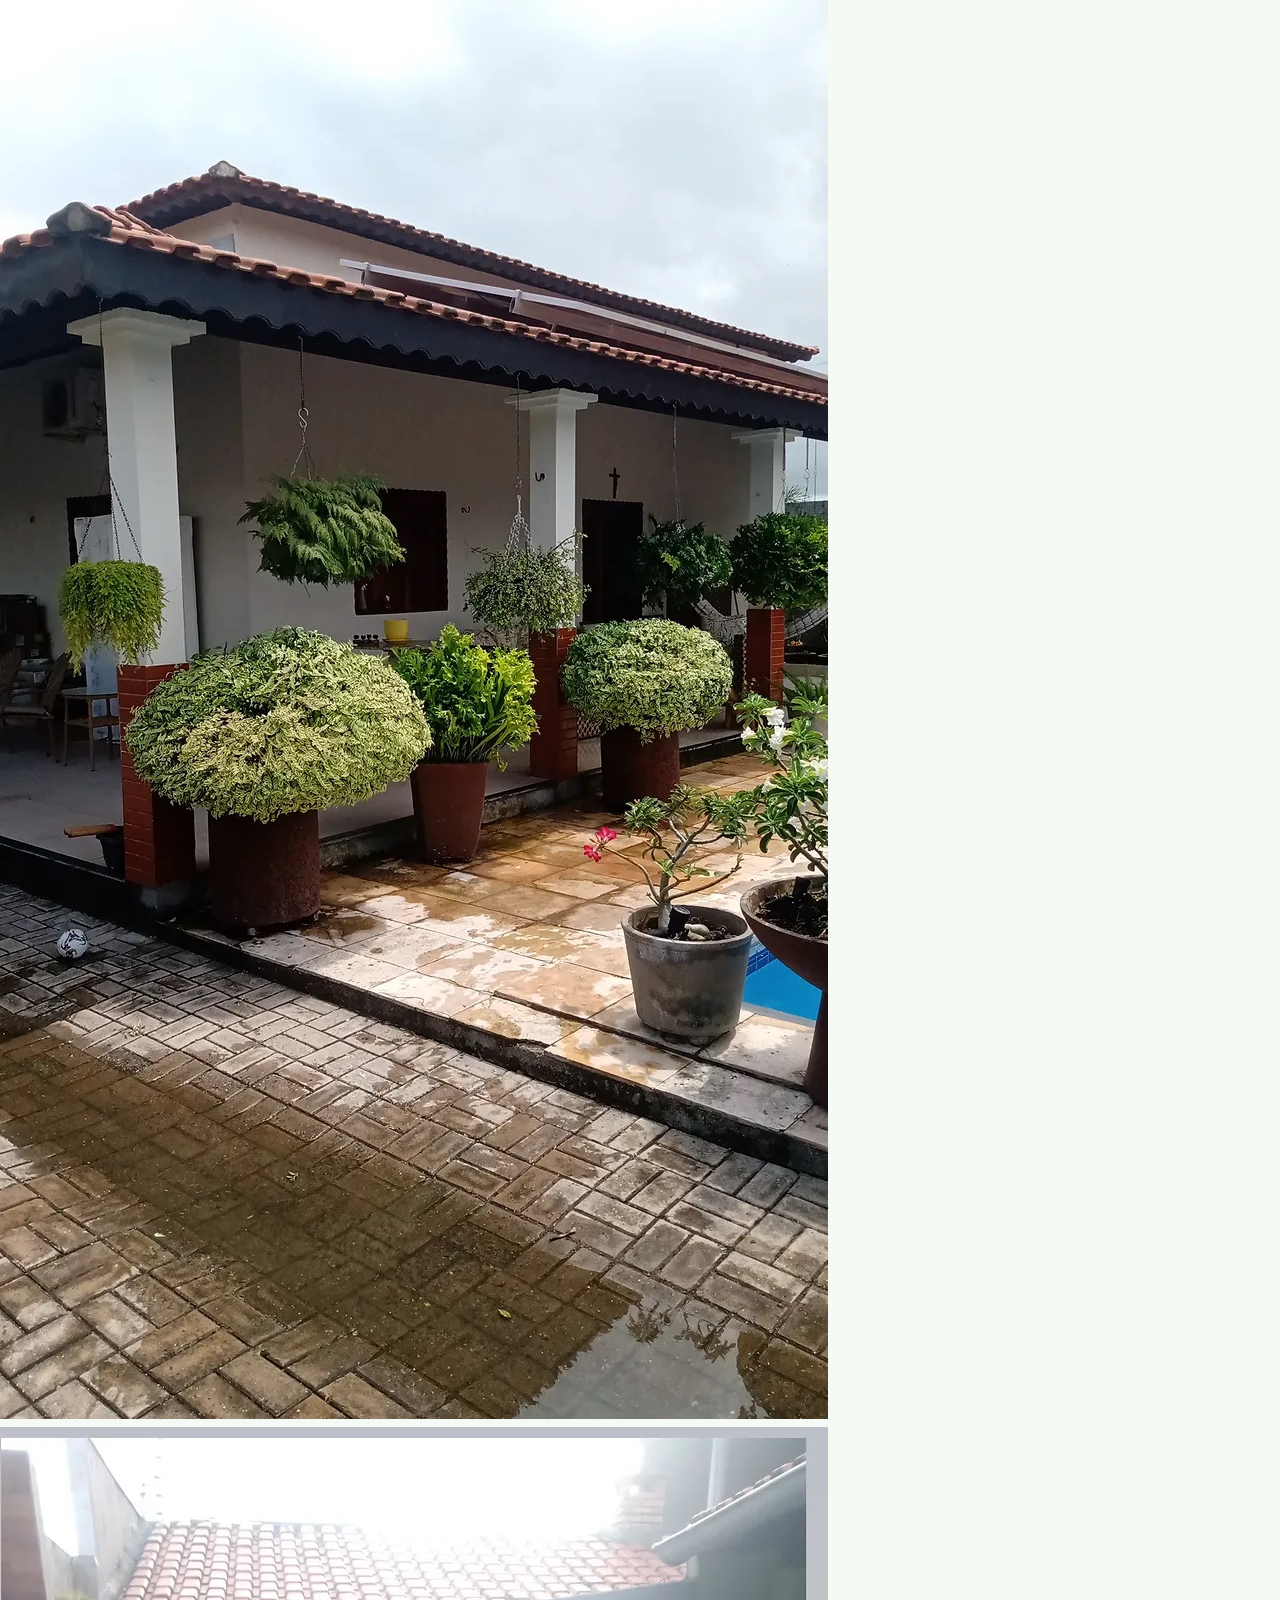
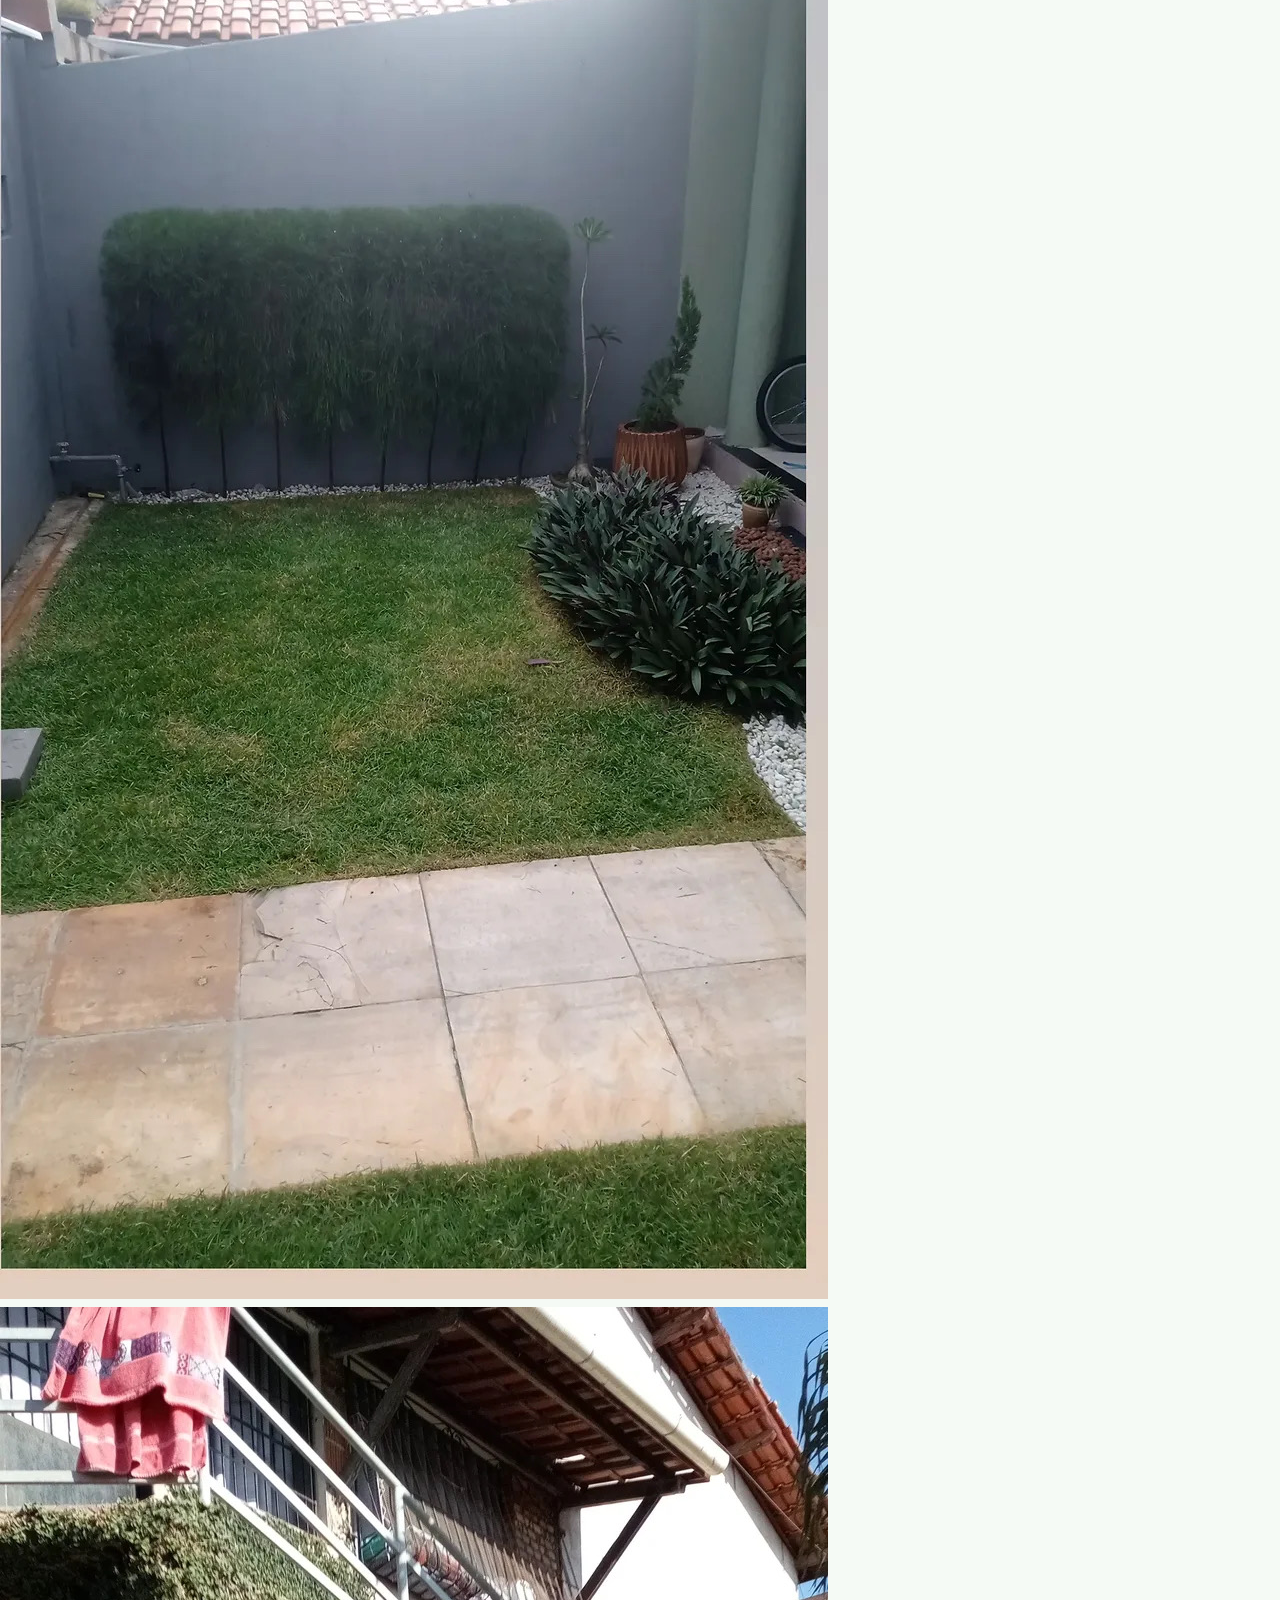
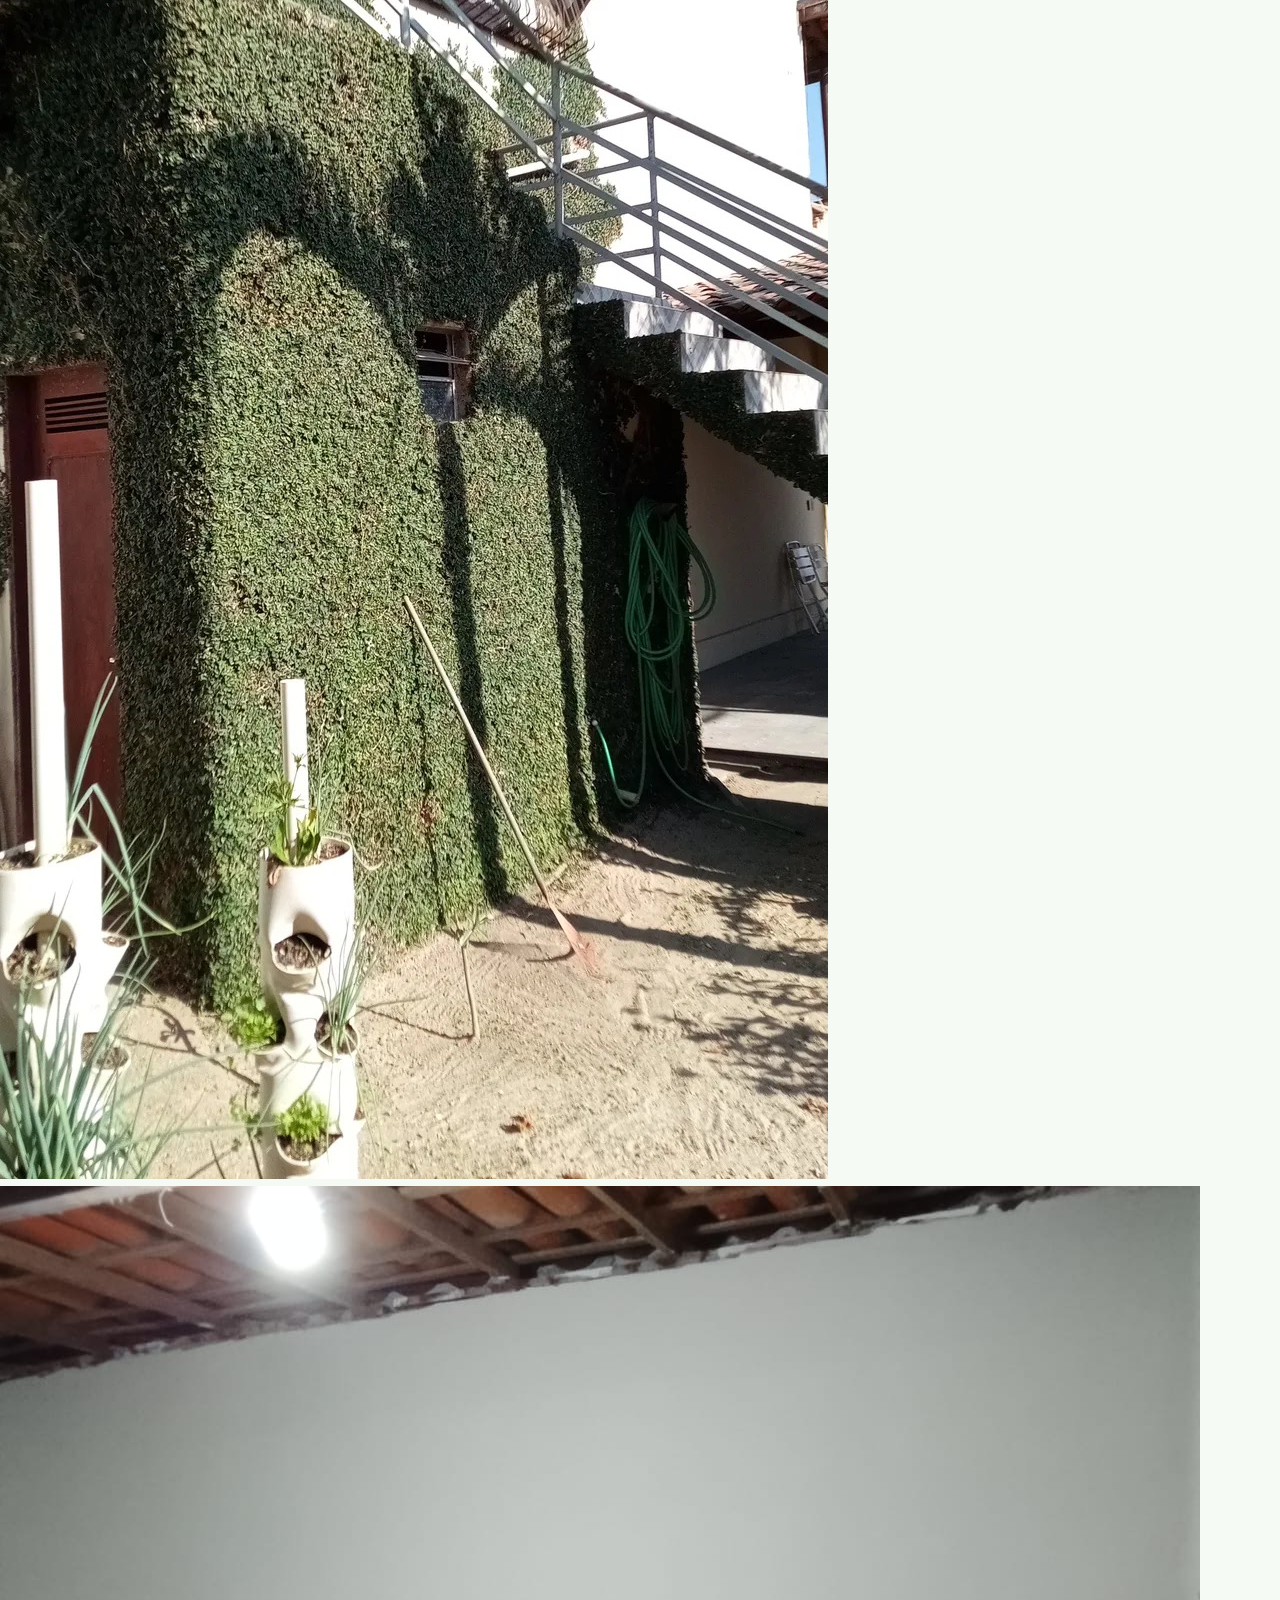
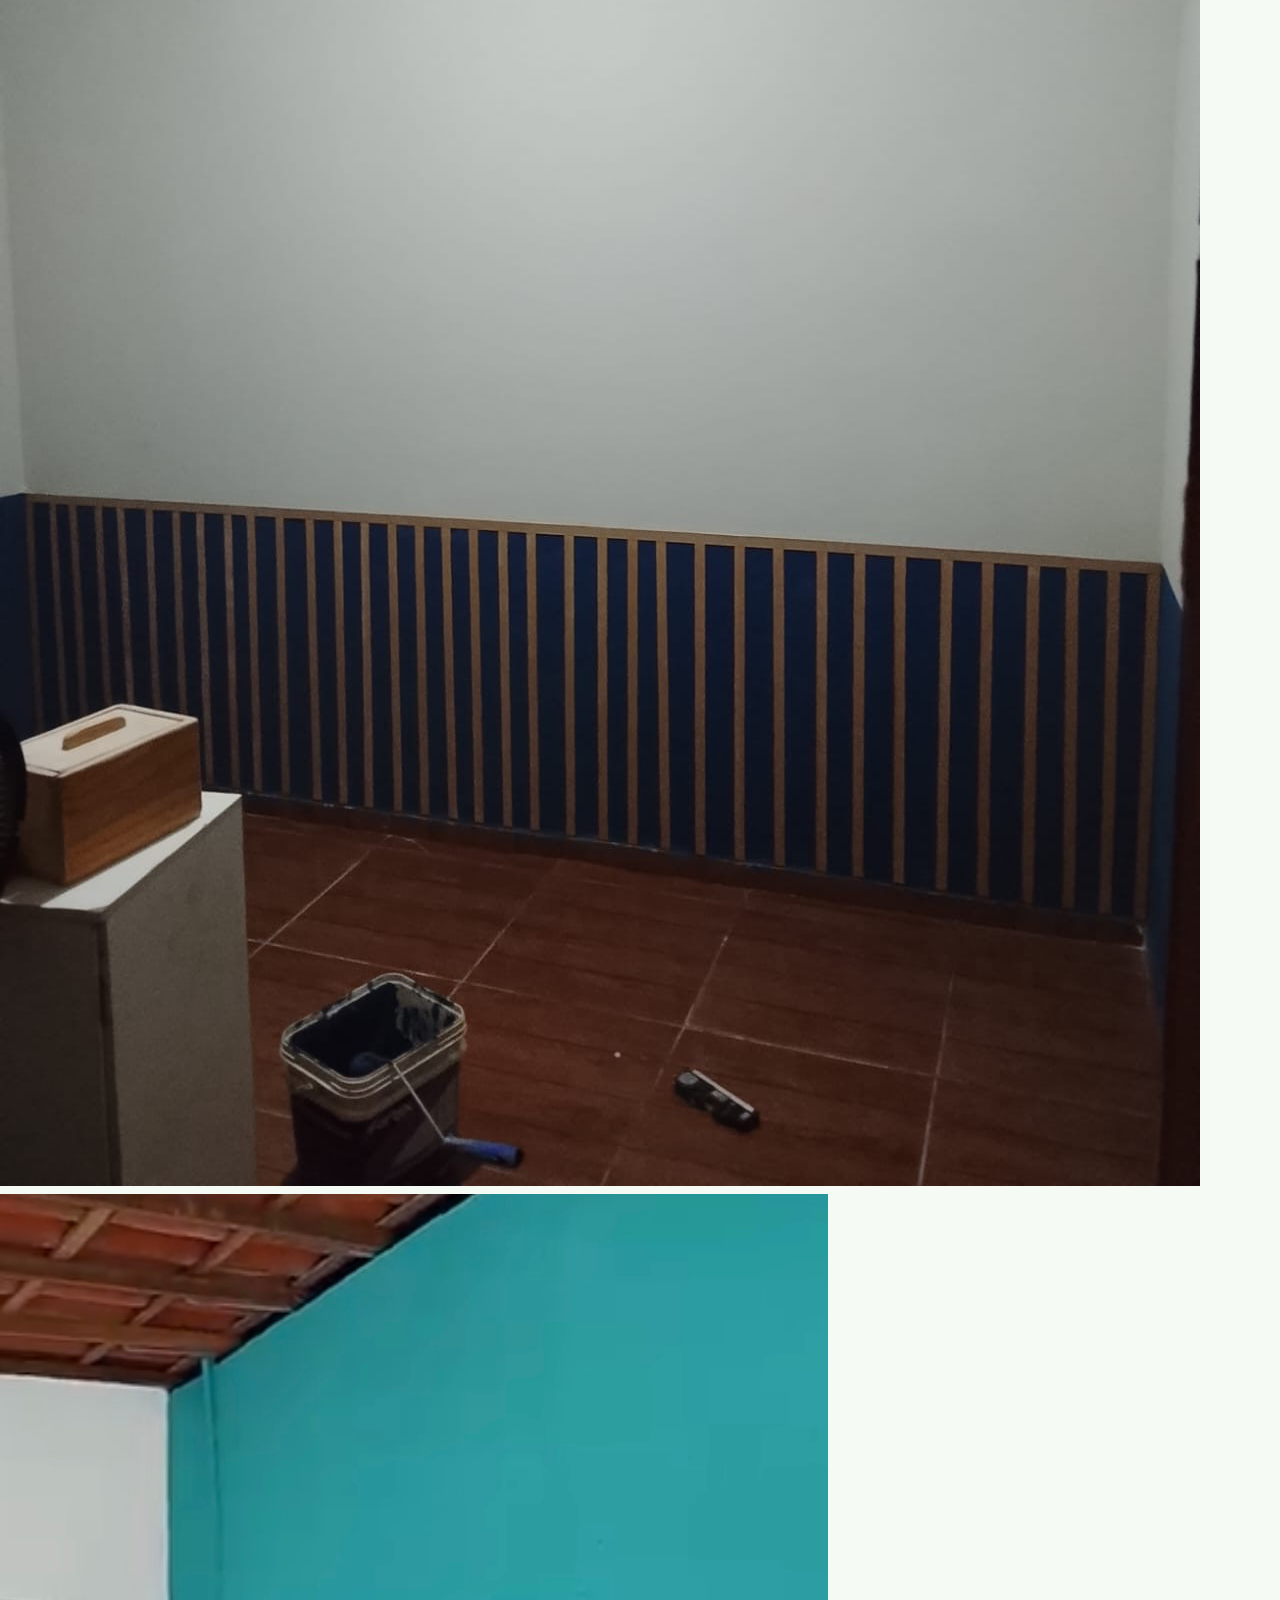
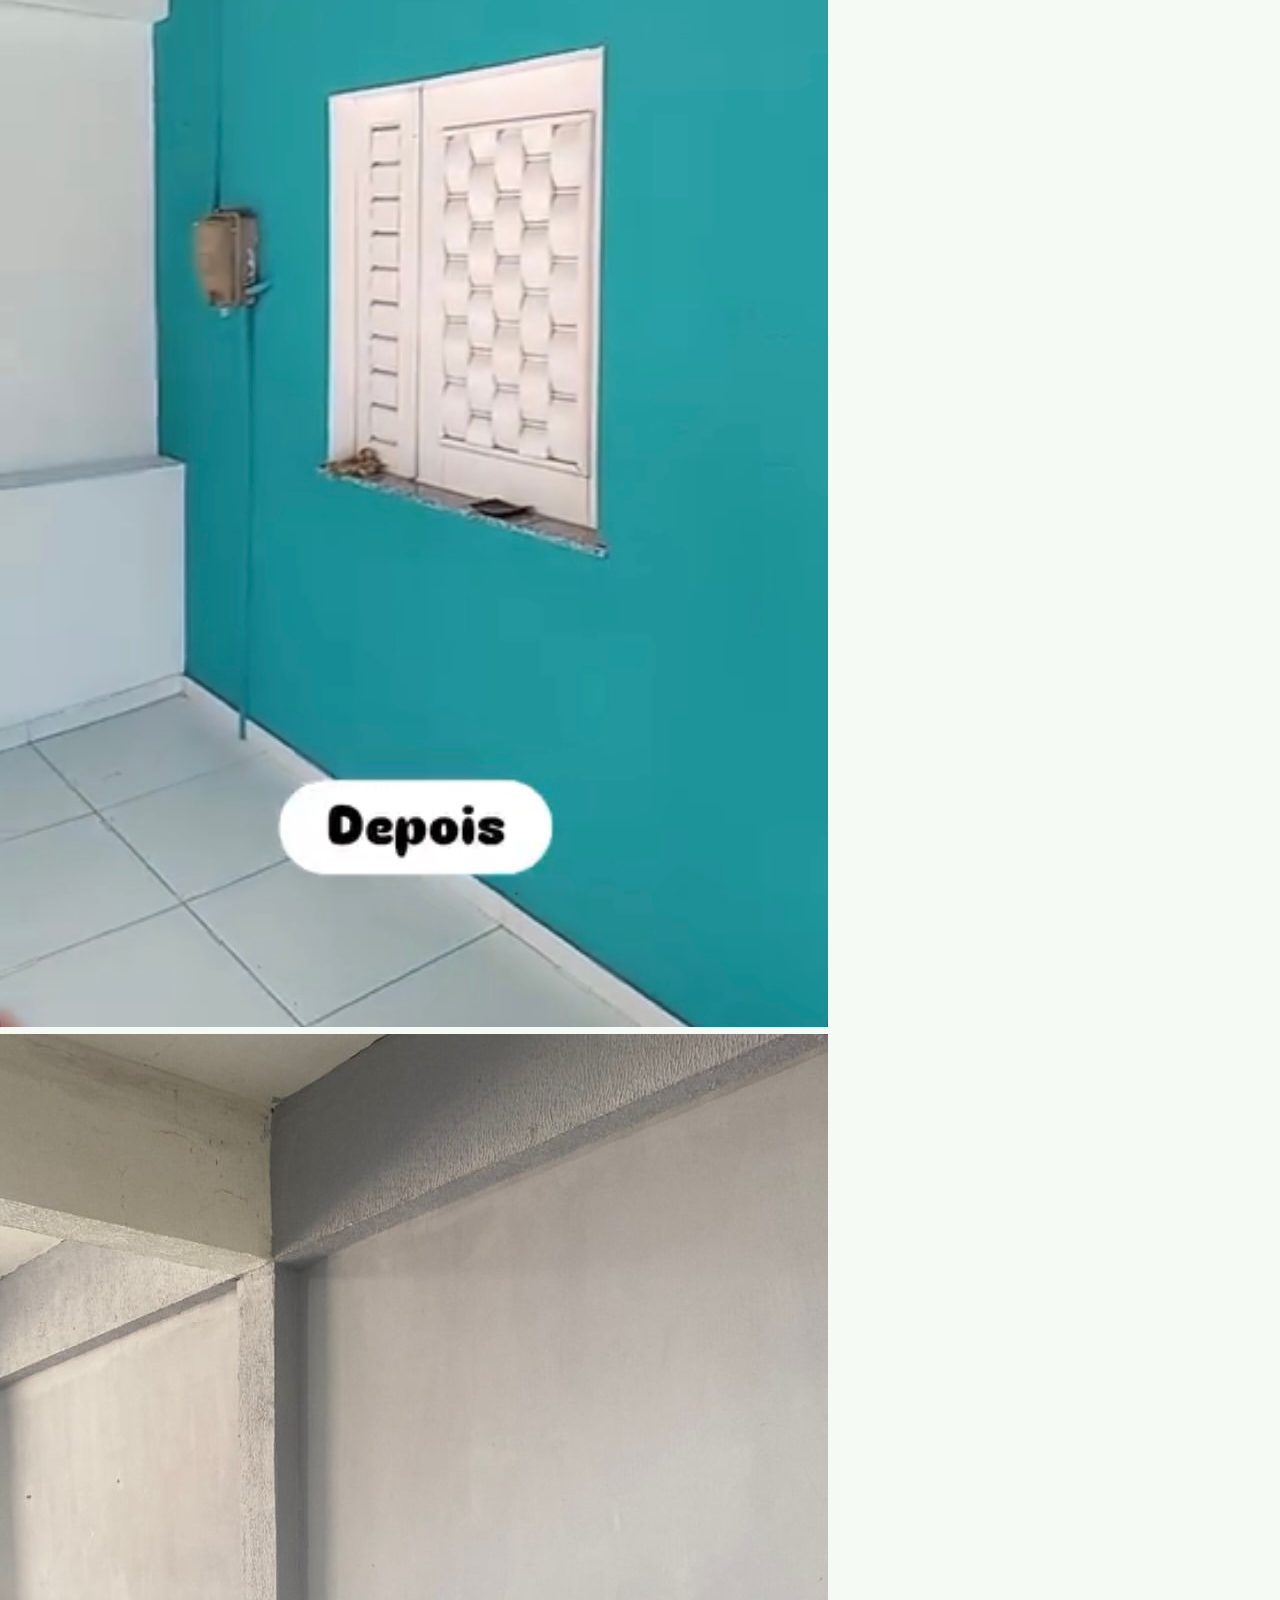
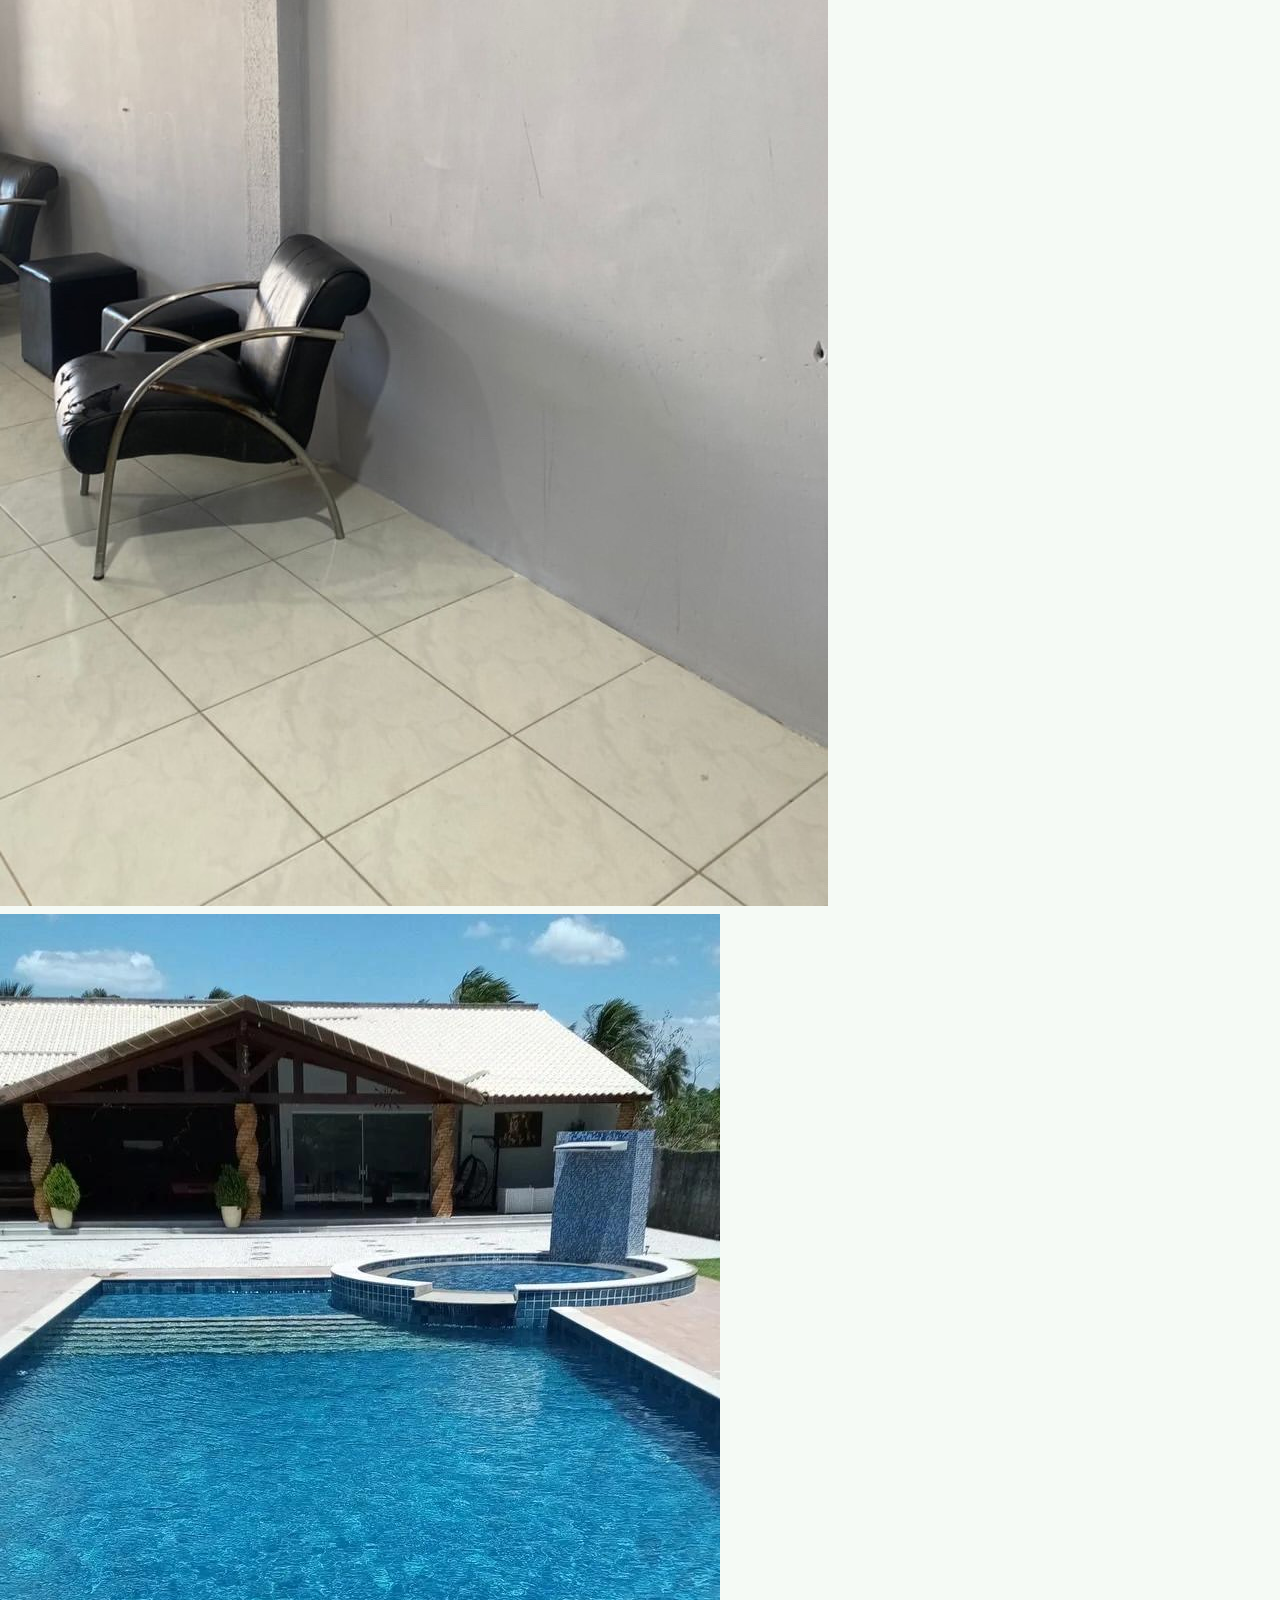
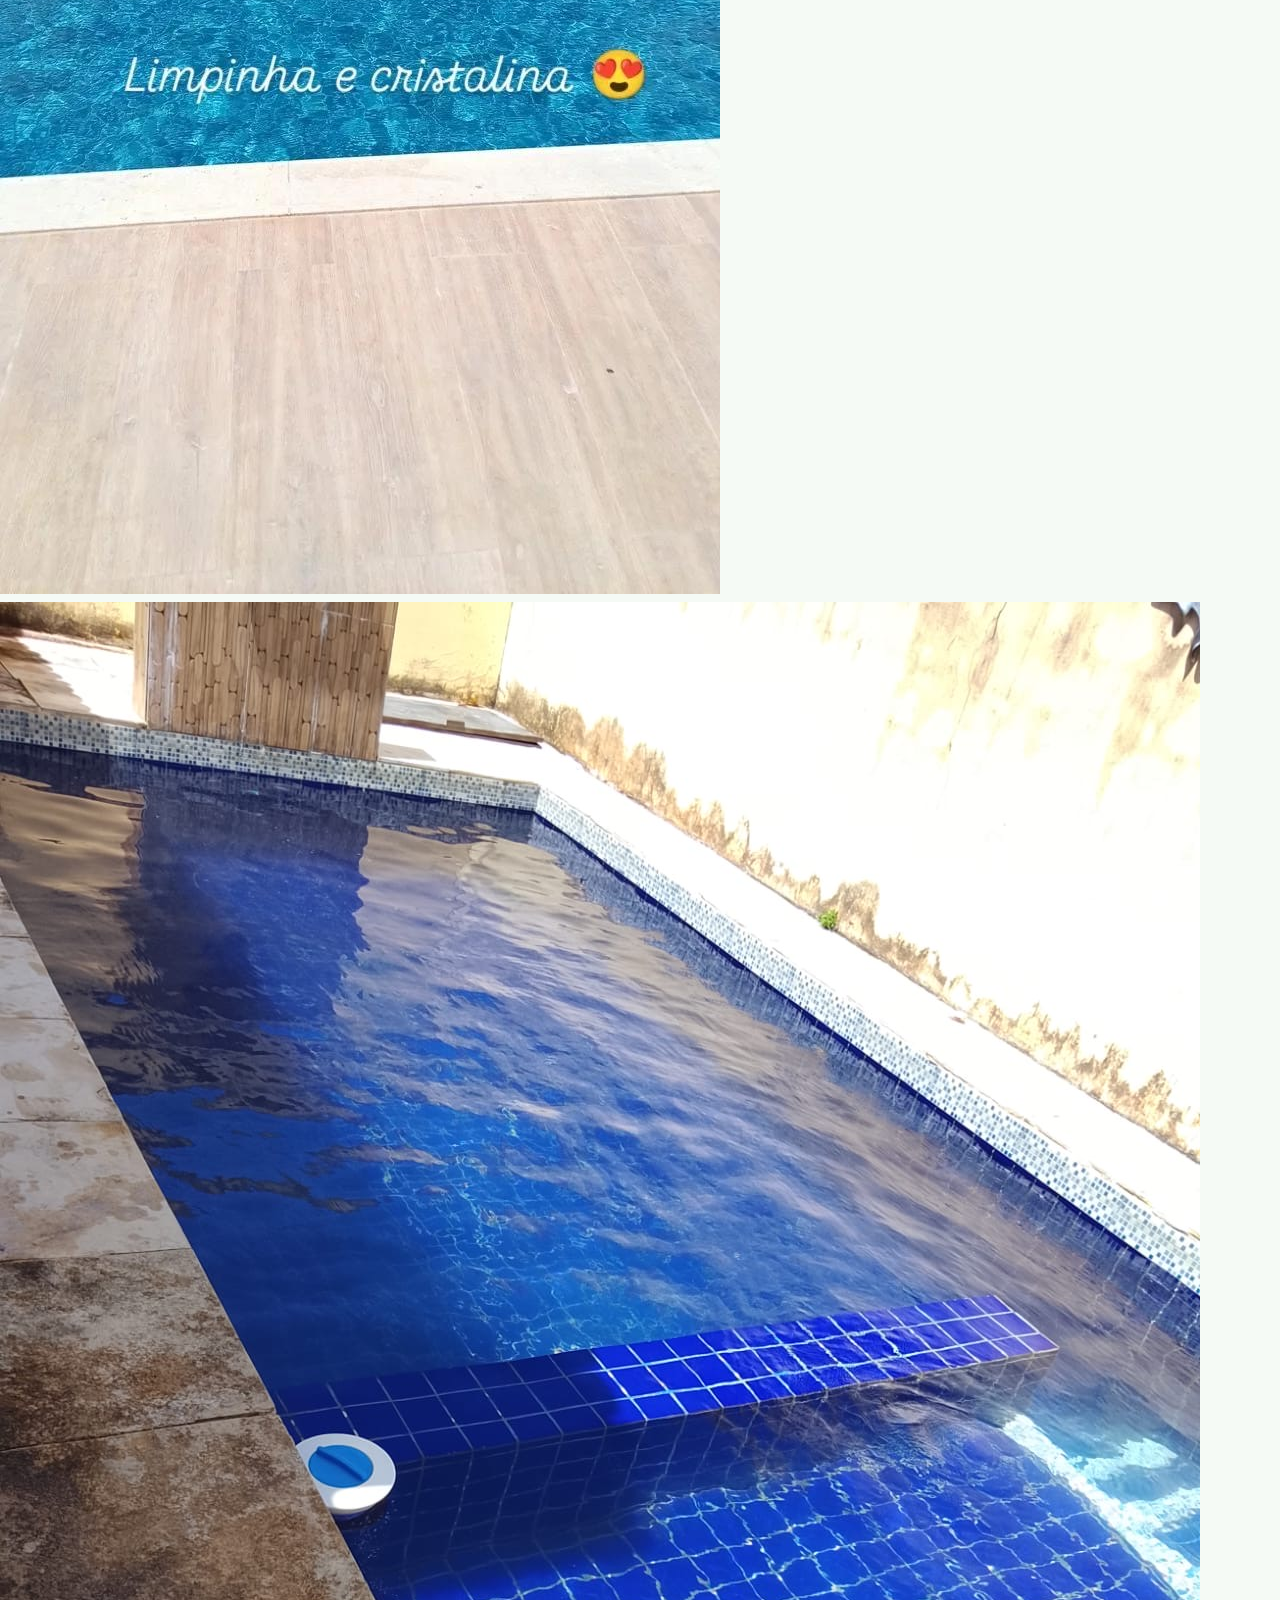
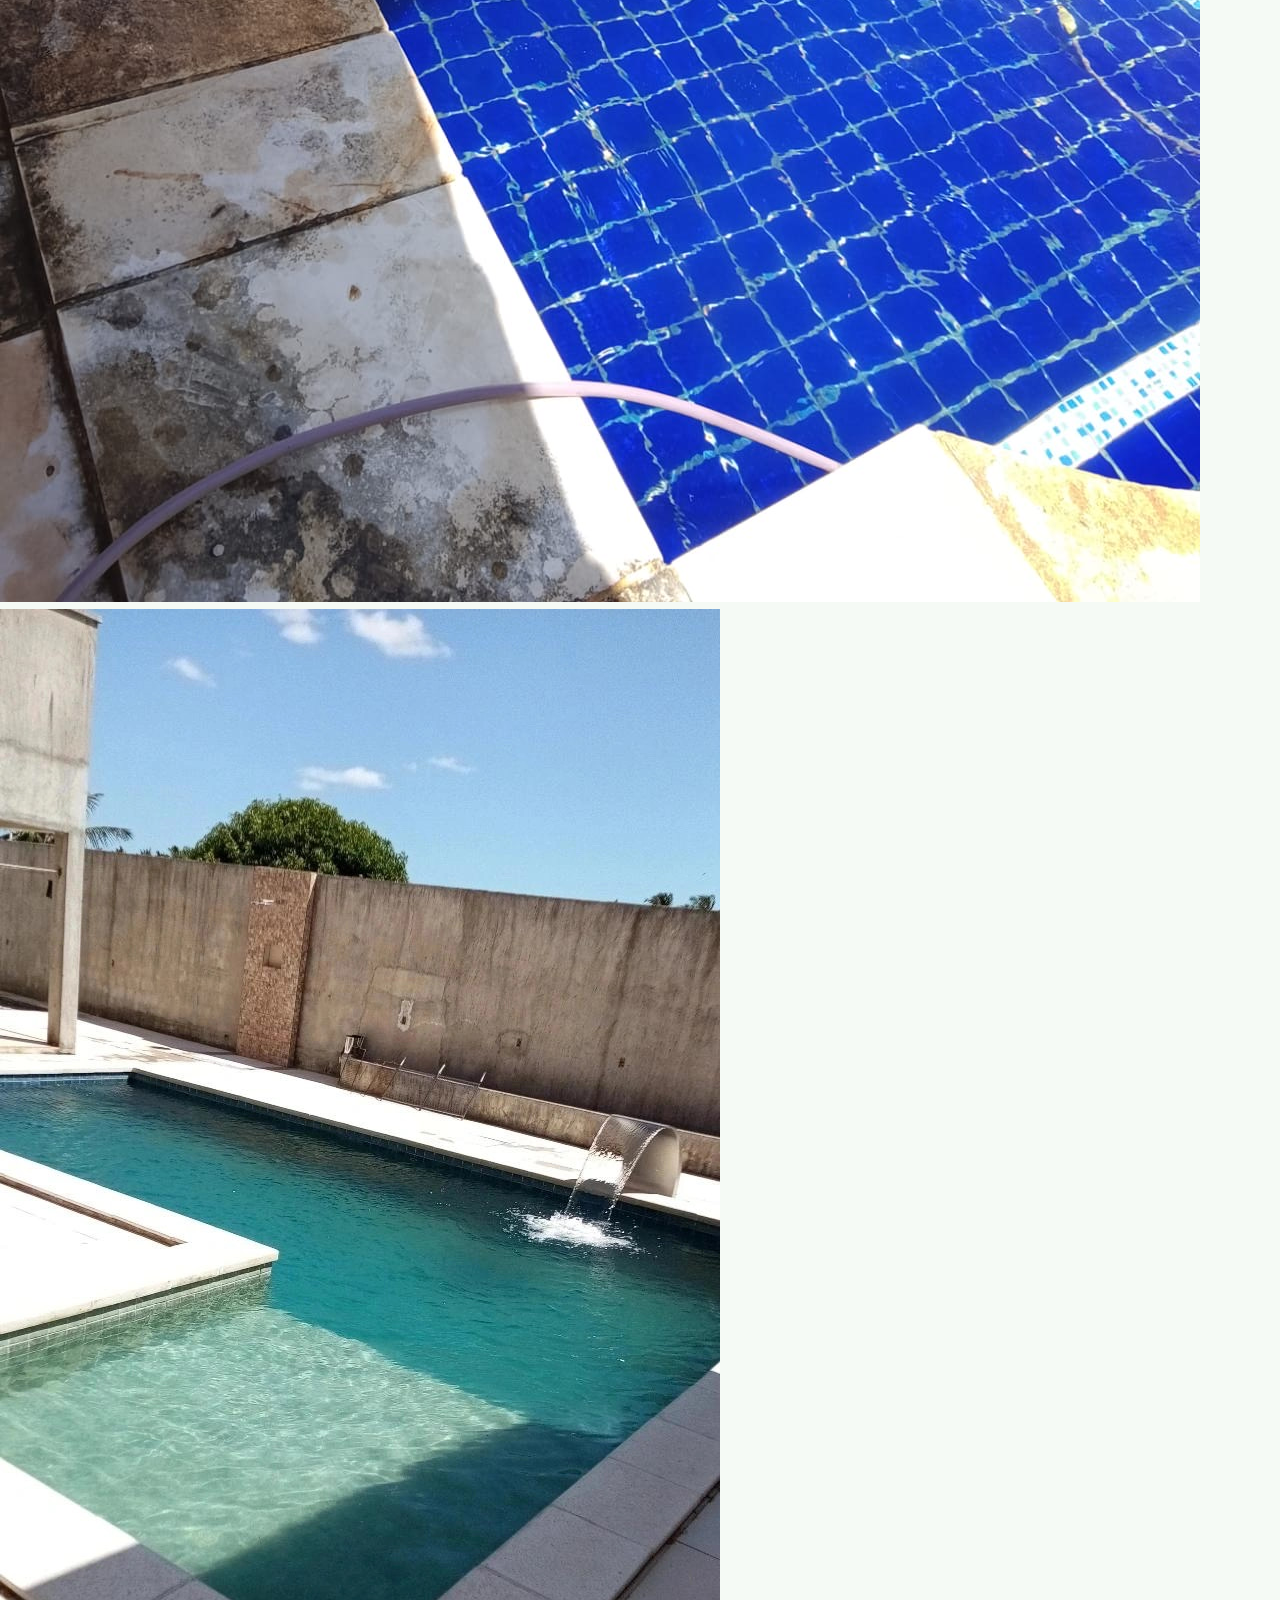
==== commit c98ca8b4: "Update index.html" ====
--- a/index.html
+++ b/index.html
@@ -171,23 +171,73 @@
 
 
 
-    <section id="galeria" style="padding: 40px 20px; max-width: 1100px; margin: auto;">
-  <h2 style="text-align: center; margin-bottom: 25px;">Nossos trabalhos</h2>
-  <p style="text-align: center; margin-bottom: 25px;">
-    Conheça alguns dos serviços realizados pela EdSoluções.
-  </p>
-  <div style="display: grid; grid-template-columns: repeat(auto-fit, minmax(220px, 1fr)); gap: 18px;">
-    <img src="020f6268-c9d6-456a-a622-3c7a67ccac12.jpeg" alt="Trabalho da EdSoluções" style="width: 100%; height: 230px; object-fit: cover; border-radius: 12px;">
-    <img src="363c67cb-87cb-42e2-940c-d9240dbb740d.jpeg" alt="Trabalho da EdSoluções" style="width: 100%; height: 230px; object-fit: cover; border-radius: 12px;">
-    <img src="3c79be4c-0a0b-433e-9f8b-5adf0187528b.jpeg" alt="Trabalho da EdSoluções" style="width: 100%; height: 230px; object-fit: cover; border-radius: 12px;">
-    <img src="56384996-C5A8-4676-AD2C-F64148CAD73F.jpeg" alt="Trabalho da EdSoluções" style="width: 100%; height: 230px; object-fit: cover; border-radius: 12px;">
-    <img src="75d91bf2-f0ef-441b-b44f-4f7d6022d7a8.jpeg" alt="Trabalho da EdSoluções" style="width: 100%; height: 230px; object-fit: cover; border-radius: 12px;">
-    <img src="8cbb3c5c-0fa0-4b94-8856-013ee1348be9.jpeg" alt="Trabalho da EdSoluções" style="width: 100%; height: 230px; object-fit: cover; border-radius: 12px;">
-    <img src="a0a1acea-4018-49ee-a4c7-206516c87752.jpeg" alt="Trabalho da EdSoluções" style="width: 100%; height: 230px; object-fit: cover; border-radius: 12px;">
-    <img src="c56e4f21-b237-4db2-9773-1986f94c93eb.jpeg" alt="Trabalho da EdSoluções" style="width: 100%; height: 230px; object-fit: cover; border-radius: 12px;">
-    <img src="fdaa908f-6a7a-4ae2-82af-af91c2f84b90.jpeg" alt="Trabalho da EdSoluções" style="width: 100%; height: 230px; object-fit: cover; border-radius: 12px;">
+    
+<section id="galeria" class="galeria">
+  <div class="galeria-cabecalho">
+    <h2>Nossos trabalhos</h2>
+    <p>Conheça alguns dos serviços realizados pela EdSoluções.</p>
   </div>
-</section>
+
+  <div class="galeria-filtros">
+    <button class="filtro ativo" data-filtro="todos">Todos</button>
+    <button class="filtro" data-filtro="jardinagem">Jardinagem</button>
+    <button class="filtro" data-filtro="pintura">Pintura</button>
+    <button class="filtro" data-filtro="piscina">Piscina</button>
+    <button class="filtro" data-filtro="hidraulica">Hidráulica</button>
+    <button class="filtro" data-filtro="alvenaria">Alvenaria</button>
+    <button class="filtro" data-filtro="caixa-dagua">Caixa d'água</button>
+  </div>
+
+  <div class="galeria-grade">
+
+    <!-- JARDINAGEM -->
+    <img src="3c79be4c-0a0b-433e-9f8b-5adf0187528b.jpeg" alt="Serviço de poda" data-categoria="jardinagem" loading="lazy">
+    <img src="75d91bf2-f0ef-441b-b44f-4f7d6022d7a8.jpeg" alt="Serviço de jardinagem" data-categoria="jardinagem" loading="lazy">
+    <img src="23A07FAC-FA75-4E86-9100-54CAEEDB0AA3.jpeg" alt="Serviço de poda" data-categoria="jardinagem" loading="lazy">
+    <img src="9F0FE4B2-0046-4A6F-9E3A-9183CCE6613F.jpeg" alt="Serviço de jardinagem" data-categoria="jardinagem" loading="lazy">
+    <img src="8FE481D8-4EFB-4D22-990E-D73A3255BE36.jpeg" alt="Serviço de jardinagem" data-categoria="jardinagem" loading="lazy">
+
+    <!-- PINTURA -->
+    <img src="020f6268-c9d6-456a-a622-3c7a67ccac12.jpeg" alt="Serviço de pintura" data-categoria="pintura" loading="lazy">
+    <img src="IMG_1286.jpeg" alt="Serviço de pintura" data-categoria="pintura" loading="lazy">
+    <img src="2A9F5752-E775-4D0E-AF34-6E2A193ECBED.jpeg" alt="Serviço de pintura" data-categoria="pintura" loading="lazy">
+
+    <!-- PISCINA -->
+    <img src="a0a1acea-4018-49ee-a4c7-206516c87752.jpeg" alt="Serviço de piscina" data-categoria="piscina" loading="lazy">
+    <img src="c56e4f21-b237-4db2-9773-1986f94c93eb.jpeg" alt="Serviço de piscina" data-categoria="piscina" loading="lazy">
+    <img src="4E7FB411-6D98-4DA3-B3E5-CDF05065823D.jpeg" alt="Serviço de piscina" data-categoria="piscina" loading="lazy">
+    <img src="0BB450E3-E604-4B2A-ABDF-BFCD1AD6CD7B.jpeg" alt="Serviço de piscina" data-categoria="piscina" loading="lazy">
+
+    <!-- ALVENARIA -->
+    <img src="56384996-C5A8-4676-AD2C-F64148CAD73F.jpeg" alt="Serviço de alvenaria" data-categoria="alvenaria" loading="lazy">
+    <img src="fdaa908f-6a7a-4ae2-82af-af91c2f84b90.jpeg" alt="Serviço de alvenaria" data-categoria="alvenaria" loading="lazy">
+    <img src="69372CB0-29AB-4EC8-A647-A9776B444CBB.jpeg" alt="Serviço de alvenaria" data-categoria="alvenaria" loading="lazy">
+    <img src="3160026F-3B28-4B47-B41D-1C570E77E66C.jpeg" alt="Serviço de alvenaria" data-categoria="alvenaria" loading="lazy">
+    <img src="91EF6080-096B-4EBE-A42D-CD57B5851952.jpeg" alt="Serviço de alvenaria" data-categoria="alvenaria" loading="lazy">
+    <img src="dd74a769-d7b0-48f4-866b-ed4d60f59427.jpeg" alt="Serviço de alvenaria" data-categoria="alvenaria" loading="lazy">
+
+    <!-- HIDRÁULICA -->
+    <img src="1E4205A0-E130-4C42-8868-63D85DE83AF0.jpeg" alt="Serviço hidráulico" data-categoria="hidraulica" loading="lazy">
+    <img src="C1D10F44-F1AE-497A-9D2F-4F10CA592AF7.jpeg" alt="Serviço hidráulico" data-categoria="hidraulica" loading="lazy">
+    <img src="IMG_1304.jpeg" alt="Serviço hidráulico" data-categoria="hidraulica" loading="lazy">
+
+    <!-- LIMPEZA DE CAIXA D'ÁGUA -->
+    <img src="8cbb3c5c-0fa0-4b94-8856-013ee1348be9.jpeg" alt="Limpeza de caixa d'água" data-categoria="caixa-dagua" loading="lazy">
+    <img src="IMG_1297.jpeg" alt="Limpeza de caixa d'água" data-categoria="caixa-dagua" loading="lazy">
+    <img src="IMG_1300.jpeg" alt="Limpeza de caixa d'água" data-categoria="caixa-dagua" loading="lazy">
+
+  </div>
+
+  <button id="verTodosTrabalhos" class="botao-galeria" type="button">
+    Ver todos os trabalhos
+  </button>
+
+  <dialog id="fotoAmpliada" class="foto-modal">
+    <button type="button" class="fechar-modal" aria-label="Fechar">×</button>
+    <img src="" alt="Foto ampliada">
+  </dialog>
+</section>
+
 
 <section id="contato" class="contato">
     <h2>Fale Conosco!</h2>
--- a/style.css
+++ b/style.css
@@ -114,12 +114,11 @@
 font-weight: 400;
   max-width: 750px;
   margin: 0 auto 18px;
-  color: #FFFFFF;
-  text-shadow: 0 2px 8px rgba(0, 0, 0, 0.35);
+  color: #F1EEE8;
+  text-shadow: 0 2px 8px rgba(0, 0, 0, 0.55);
   font-size: clamp(32px, 6vw, 54px);
   line-height: 1.15;
   font-weight: 700;
-  text-shadow: 0 2px 12px rgba(255, 255, 255, 0.35);
 }
 
 .hero p {
